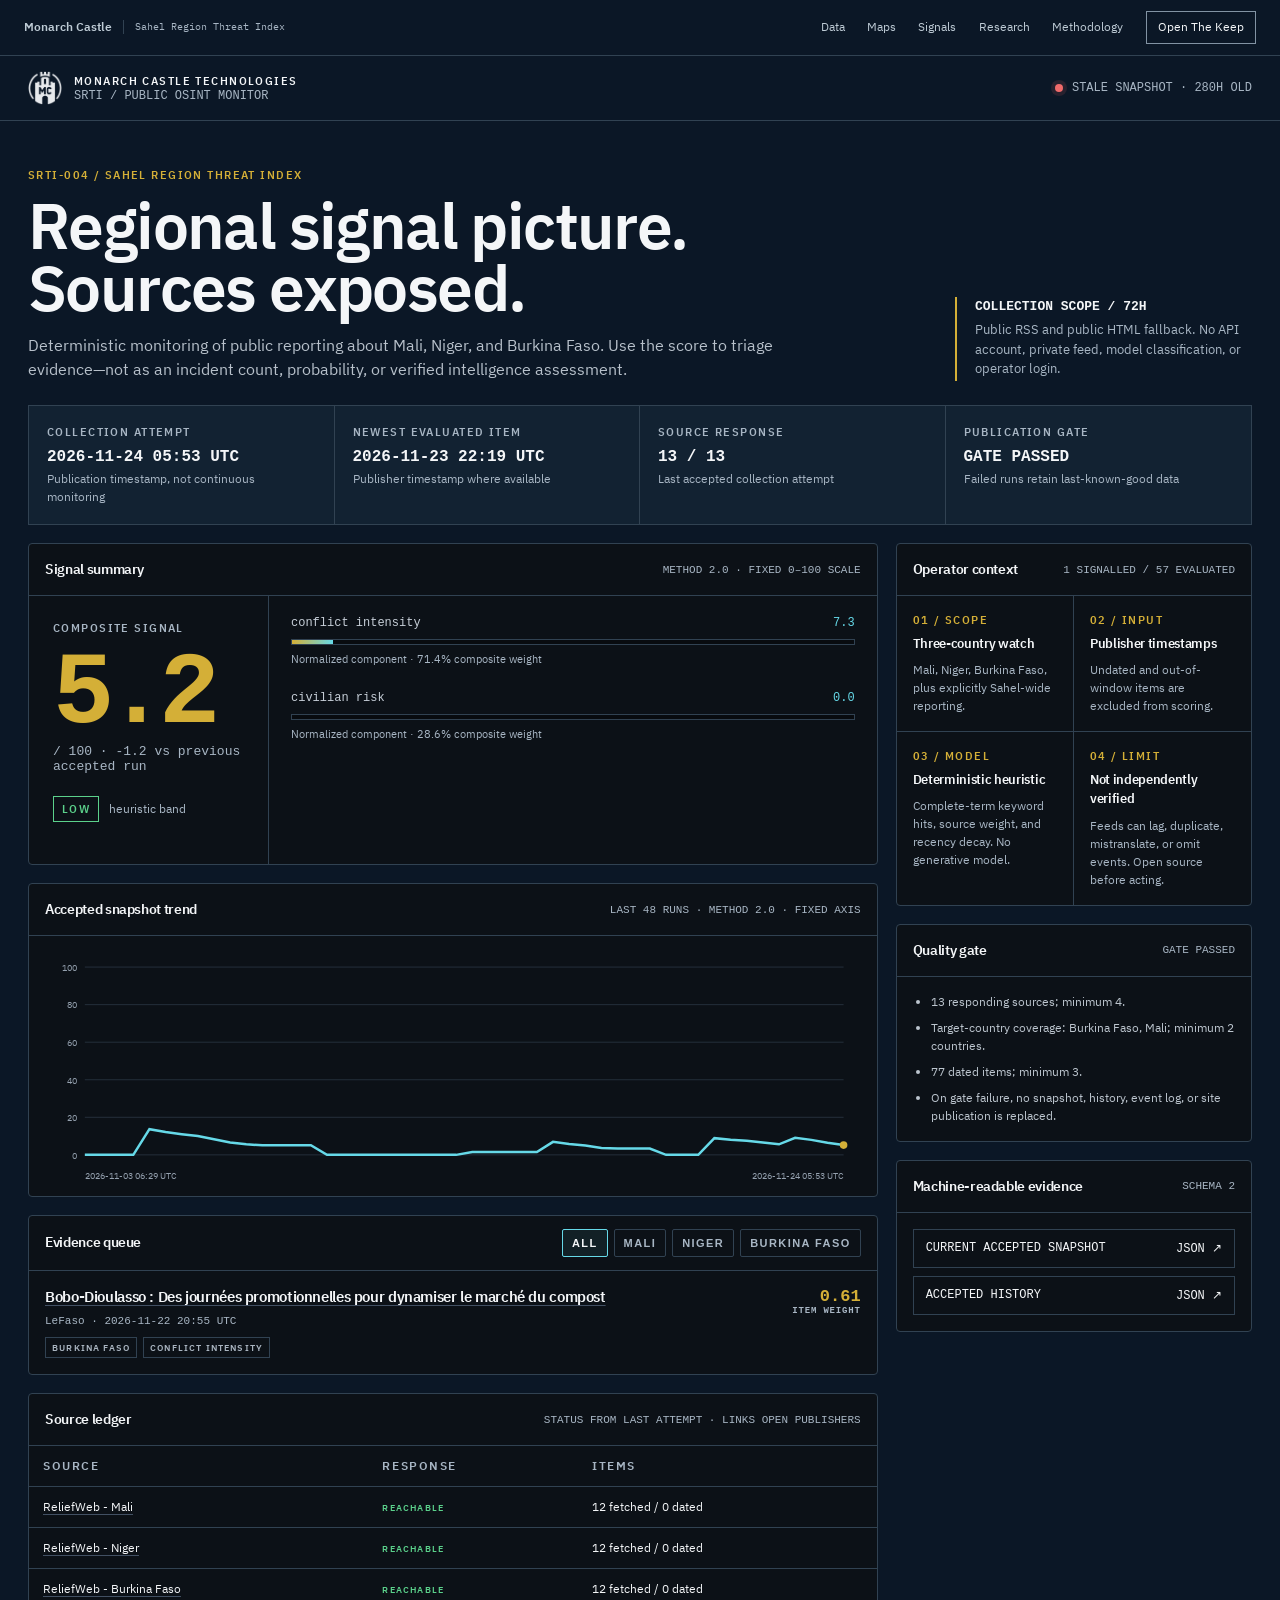
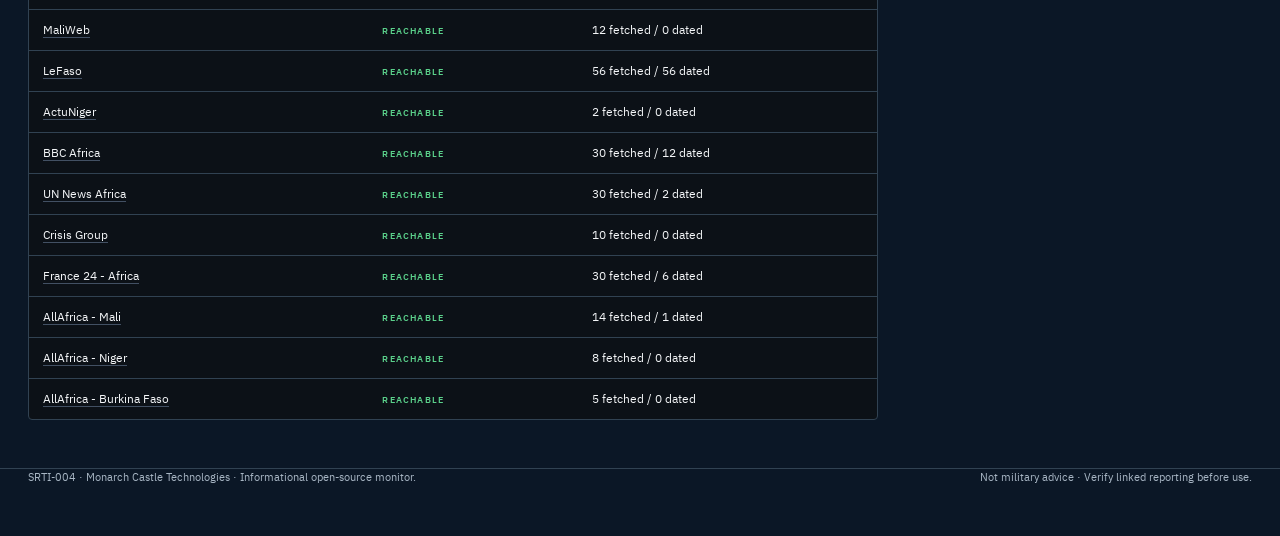
==== Sahel Region Threat Index (SRTI)/index.html @ 441ab38d "Update accepted SRTI snapshot" ====
<!doctype html>
<html lang="en">
<head>
    <meta charset="utf-8">
    <meta name="viewport" content="width=device-width, initial-scale=1">
    <meta name="description" content="SRTI is a transparent, deterministic monitor of public Sahel security reporting for Mali, Niger, and Burkina Faso.">
    <meta name="theme-color" content="#07090c">
    <meta http-equiv="Content-Security-Policy" content="default-src 'self'; img-src 'self' data:; style-src 'self'; script-src 'self'; connect-src 'none'; object-src 'none'; base-uri 'none'; form-action 'none'; upgrade-insecure-requests">
    <title>SRTI | Sahel Region Threat Index</title>
    <link rel="icon" type="image/png" href="../assets/mc-mark.png">
    <link rel="stylesheet" href="../assets/srti.css?v=2.0">
    <link rel="stylesheet" href="../assets/monarch/design.css">
    <script src="../assets/srti.js?v=2.0" defer></script>
</head>
<body class="risk-low monarch-product" data-monarch-product="srti">
    <header class="monarch-shell"><a class="monarch-shell-brand" href="https://monarchcastle.com/">Monarch Castle<span class="monarch-shell-product">Sahel Region Threat Index</span></a><nav aria-label="Monarch Castle collection"><a href="https://monarchcastle.com/datasets/">Data</a><a href="https://monarchcastle.com/products/">Maps</a><a href="https://monarchcastle.com/insights/">Signals</a><a href="https://monarchcastle.com/developers/">Research</a><a href="https://monarchcastle.com/methodology/">Methodology</a><a class="monarch-shell-keep" href="https://monarchcastle.com/platform/">Open The Keep</a></nav><details><summary>Collection</summary><nav aria-label="Monarch Castle collection"><a href="https://monarchcastle.com/datasets/">Data</a><a href="https://monarchcastle.com/products/">Maps</a><a href="https://monarchcastle.com/insights/">Signals</a><a href="https://monarchcastle.com/developers/">Research</a><a href="https://monarchcastle.com/methodology/">Methodology</a><a class="monarch-shell-keep" href="https://monarchcastle.com/platform/">Open The Keep</a></nav></details></header>
    <header class="topbar">
        <div class="topbar-inner">
            <div class="brand">
                <img src="../assets/mc-mark.png" alt="Monarch Castle Technologies mark" width="34" height="34">
                <div>
                    <div class="brand-name">Monarch Castle Technologies</div>
                    <div class="brand-product">SRTI / PUBLIC OSINT MONITOR</div>
                </div>
            </div>
            <div class="snapshot-state" data-collected-at="2026-11-24T05:53:22.728087+00:00" data-state="recent">
                <span class="snapshot-dot" aria-hidden="true"></span>
                <span data-snapshot-label>SNAPSHOT · 2026-11-24 05:53 UTC</span>
            </div>
        </div>
    </header>

    <main class="shell">
        <section class="command-head">
            <div>
                <div class="eyebrow">SRTI-004 / SAHEL REGION THREAT INDEX</div>
                <h1>Regional signal picture. Sources exposed.</h1>
                <p class="lede">Deterministic monitoring of public reporting about Mali, Niger, and Burkina Faso. Use the score to triage evidence—not as an incident count, probability, or verified intelligence assessment.</p>
            </div>
            <div class="scope-panel">
                <strong>COLLECTION SCOPE / 72H</strong>
                <p>Public RSS and public HTML fallback. No API account, private feed, model classification, or operator login.</p>
            </div>
        </section>

        <section class="status-strip" aria-label="Snapshot status">
            <div class="status-cell">
                <div class="metric-label">Collection attempt</div>
                <div class="status-value">2026-11-24 05:53 UTC</div>
                <div class="status-sub">Publication timestamp, not continuous monitoring</div>
            </div>
            <div class="status-cell">
                <div class="metric-label">Newest evaluated item</div>
                <div class="status-value">2026-11-23 22:19 UTC</div>
                <div class="status-sub">Publisher timestamp where available</div>
            </div>
            <div class="status-cell">
                <div class="metric-label">Source response</div>
                <div class="status-value">13 / 13</div>
                <div class="status-sub">Last accepted collection attempt</div>
            </div>
            <div class="status-cell">
                <div class="metric-label">Publication gate</div>
                <div class="status-value">GATE PASSED</div>
                <div class="status-sub">Failed runs retain last-known-good data</div>
            </div>
        </section>

        <div class="workspace">
            <div class="stack">
                <section class="panel" aria-labelledby="signal-heading">
                    <div class="panel-head">
                        <h2 class="panel-title" id="signal-heading">Signal summary</h2>
                        <div class="panel-note">METHOD 2.0 · FIXED 0–100 SCALE</div>
                    </div>
                    <div class="score-layout">
                        <div class="score-block">
                            <div class="metric-label">Composite signal</div>
                            <div class="score-number">5.2</div>
                            <div class="score-scale">/ 100 · -1.2 vs previous accepted run</div>
                            <div class="risk-row">
                                <span class="status-chip">LOW</span>
                                <span class="risk-help">heuristic band</span>
                            </div>
                        </div>
                        <div class="component-list">
        <div class="component">
            <div class="component-top">
                <span class="component-name">conflict intensity</span>
                <span class="component-value">7.3</span>
            </div>
            <progress class="component-progress" max="100" value="7.3">7.3</progress>
            <div class="component-meta">Normalized component · 71.4% composite weight</div>
        </div>
        
        <div class="component">
            <div class="component-top">
                <span class="component-name">civilian risk</span>
                <span class="component-value">0.0</span>
            </div>
            <progress class="component-progress" max="100" value="0.0">0.0</progress>
            <div class="component-meta">Normalized component · 28.6% composite weight</div>
        </div>
        </div>
                    </div>
                </section>

                <section class="panel" aria-labelledby="trend-heading">
                    <div class="panel-head">
                        <h2 class="panel-title" id="trend-heading">Accepted snapshot trend</h2>
                        <div class="panel-note">LAST 48 RUNS · METHOD 2.0 · FIXED AXIS</div>
                    </div>
                    <div class="trend-wrap">
    <svg viewBox="0 0 860 250" role="img" aria-labelledby="trend-title trend-desc">
        <title id="trend-title">Accepted SRTI snapshot history</title>
        <desc id="trend-desc">Fixed zero to one hundred scale, from 2026-11-03 06:29 UTC to 2026-11-24 05:53 UTC.</desc>
        <line x1="42" y1="216.0" x2="842" y2="216.0" stroke="#26303d" stroke-width="1" /><text x="34" y="220.0" text-anchor="end" fill="#95a1af" font-size="10">0</text><line x1="42" y1="176.4" x2="842" y2="176.4" stroke="#26303d" stroke-width="1" /><text x="34" y="180.4" text-anchor="end" fill="#95a1af" font-size="10">20</text><line x1="42" y1="136.8" x2="842" y2="136.8" stroke="#26303d" stroke-width="1" /><text x="34" y="140.8" text-anchor="end" fill="#95a1af" font-size="10">40</text><line x1="42" y1="97.2" x2="842" y2="97.2" stroke="#26303d" stroke-width="1" /><text x="34" y="101.2" text-anchor="end" fill="#95a1af" font-size="10">60</text><line x1="42" y1="57.6" x2="842" y2="57.6" stroke="#26303d" stroke-width="1" /><text x="34" y="61.6" text-anchor="end" fill="#95a1af" font-size="10">80</text><line x1="42" y1="18.0" x2="842" y2="18.0" stroke="#26303d" stroke-width="1" /><text x="34" y="22.0" text-anchor="end" fill="#95a1af" font-size="10">100</text>
        <polyline points="42.0,216.0 59.0,216.0 76.0,216.0 93.1,216.0 110.1,188.9 127.1,192.0 144.1,194.2 161.1,196.2 178.2,199.6 195.2,202.9 212.2,204.9 229.2,205.9 246.3,205.9 263.3,205.9 280.3,205.9 297.3,216.0 314.3,216.0 331.4,216.0 348.4,216.0 365.4,216.0 382.4,216.0 399.4,216.0 416.5,216.0 433.5,216.0 450.5,213.0 467.5,213.0 484.6,213.0 501.6,213.0 518.6,213.0 535.6,202.3 552.6,204.5 569.7,206.1 586.7,208.7 603.7,209.3 620.7,209.3 637.7,209.3 654.8,216.0 671.8,216.0 688.8,216.0 705.8,198.4 722.9,200.0 739.9,201.0 756.9,202.9 773.9,204.9 790.9,198.0 808.0,200.2 825.0,203.3 842.0,205.7" fill="none" stroke="#66d9e8" stroke-width="2.5" vector-effect="non-scaling-stroke" />
        <circle cx="842.0" cy="205.7" r="4" fill="#d4af37" />
        <text x="42" y="241" fill="#95a1af" font-size="10">2026-11-03 06:29 UTC</text>
        <text x="842" y="241" text-anchor="end" fill="#95a1af" font-size="10">2026-11-24 05:53 UTC</text>
    </svg>
    </div>
                </section>

                <section class="panel" aria-labelledby="queue-heading">
                    <div class="panel-head">
                        <h2 class="panel-title" id="queue-heading">Evidence queue</h2>
                        <div class="filters" aria-label="Filter evidence by region">
                            <button class="filter" type="button" data-filter="all" aria-pressed="true">All</button>
                            <button class="filter" type="button" data-filter="mali" aria-pressed="false">Mali</button>
                            <button class="filter" type="button" data-filter="niger" aria-pressed="false">Niger</button>
                            <button class="filter" type="button" data-filter="burkina_faso" aria-pressed="false">Burkina Faso</button>
                        </div>
                    </div>
                    <div class="event-list">
        <article class="event" data-regions="burkina_faso">
            <div>
                <h3 class="event-title"><a href="https://lefaso.net/spip.php?article150944" target="_blank" rel="noopener noreferrer">Bobo-Dioulasso : Des journées promotionnelles pour dynamiser le marché du compost</a></h3>
                <div class="event-meta">LeFaso · 2026-11-22 20:55 UTC</div>
                <div class="tags"><span class="tag">Burkina Faso</span><span class="tag">conflict intensity</span></div>
            </div>
            <div class="event-score">0.61<span>ITEM WEIGHT</span></div>
        </article>
        </div>
                    <div class="empty-state" data-filter-empty hidden>No evidence items match this region in the current snapshot.</div>
                </section>

                <section class="panel" aria-labelledby="sources-heading">
                    <div class="panel-head">
                        <h2 class="panel-title" id="sources-heading">Source ledger</h2>
                        <div class="panel-note">STATUS FROM LAST ATTEMPT · LINKS OPEN PUBLISHERS</div>
                    </div>
                    <table class="source-table">
                        <thead><tr><th class="table-label">Source</th><th class="table-label">Response</th><th class="table-label">Items</th></tr></thead>
                        <tbody>
        <tr>
            <td><a href="https://reliefweb.int/rss?search=country%3AMali" target="_blank" rel="noopener noreferrer">ReliefWeb - Mali</a></td>
            <td><span class="source-state ok">reachable</span></td>
            <td>12 fetched / 0 dated</td>
        </tr>
        
        <tr>
            <td><a href="https://reliefweb.int/rss?search=country%3ANiger" target="_blank" rel="noopener noreferrer">ReliefWeb - Niger</a></td>
            <td><span class="source-state ok">reachable</span></td>
            <td>12 fetched / 0 dated</td>
        </tr>
        
        <tr>
            <td><a href="https://reliefweb.int/rss?search=country%3ABurkina%20Faso" target="_blank" rel="noopener noreferrer">ReliefWeb - Burkina Faso</a></td>
            <td><span class="source-state ok">reachable</span></td>
            <td>12 fetched / 0 dated</td>
        </tr>
        
        <tr>
            <td><a href="https://www.maliweb.net/feed" target="_blank" rel="noopener noreferrer">MaliWeb</a></td>
            <td><span class="source-state ok">reachable</span></td>
            <td>12 fetched / 0 dated</td>
        </tr>
        
        <tr>
            <td><a href="https://lefaso.net/spip.php?page=backend" target="_blank" rel="noopener noreferrer">LeFaso</a></td>
            <td><span class="source-state ok">reachable</span></td>
            <td>56 fetched / 56 dated</td>
        </tr>
        
        <tr>
            <td><a href="https://www.actuniger.com/feed/" target="_blank" rel="noopener noreferrer">ActuNiger</a></td>
            <td><span class="source-state ok">reachable</span></td>
            <td>2 fetched / 0 dated</td>
        </tr>
        
        <tr>
            <td><a href="https://feeds.bbci.co.uk/news/world/africa/rss.xml" target="_blank" rel="noopener noreferrer">BBC Africa</a></td>
            <td><span class="source-state ok">reachable</span></td>
            <td>30 fetched / 12 dated</td>
        </tr>
        
        <tr>
            <td><a href="https://news.un.org/feed/subscribe/en/news/region/africa/feed/rss.xml" target="_blank" rel="noopener noreferrer">UN News Africa</a></td>
            <td><span class="source-state ok">reachable</span></td>
            <td>30 fetched / 2 dated</td>
        </tr>
        
        <tr>
            <td><a href="https://www.crisisgroup.org/rss.xml" target="_blank" rel="noopener noreferrer">Crisis Group</a></td>
            <td><span class="source-state ok">reachable</span></td>
            <td>10 fetched / 0 dated</td>
        </tr>
        
        <tr>
            <td><a href="https://www.france24.com/en/africa/rss" target="_blank" rel="noopener noreferrer">France 24 - Africa</a></td>
            <td><span class="source-state ok">reachable</span></td>
            <td>30 fetched / 6 dated</td>
        </tr>
        
        <tr>
            <td><a href="https://allafrica.com/tools/headlines/rdf/mali/headlines.rdf" target="_blank" rel="noopener noreferrer">AllAfrica - Mali</a></td>
            <td><span class="source-state ok">reachable</span></td>
            <td>14 fetched / 1 dated</td>
        </tr>
        
        <tr>
            <td><a href="https://allafrica.com/tools/headlines/rdf/niger/headlines.rdf" target="_blank" rel="noopener noreferrer">AllAfrica - Niger</a></td>
            <td><span class="source-state ok">reachable</span></td>
            <td>8 fetched / 0 dated</td>
        </tr>
        
        <tr>
            <td><a href="https://allafrica.com/tools/headlines/rdf/burkinafaso/headlines.rdf" target="_blank" rel="noopener noreferrer">AllAfrica - Burkina Faso</a></td>
            <td><span class="source-state ok">reachable</span></td>
            <td>5 fetched / 0 dated</td>
        </tr>
        </tbody>
                    </table>
                </section>
            </div>

            <aside class="stack" aria-label="Method and provenance">
                <section class="panel">
                    <div class="panel-head">
                        <h2 class="panel-title">Operator context</h2>
                        <div class="panel-note">1 SIGNALLED / 57 EVALUATED</div>
                    </div>
                    <div class="method-grid">
                        <div class="method-card">
                            <div class="section-kicker">01 / SCOPE</div>
                            <h3>Three-country watch</h3>
                            <p>Mali, Niger, Burkina Faso, plus explicitly Sahel-wide reporting.</p>
                        </div>
                        <div class="method-card">
                            <div class="section-kicker">02 / INPUT</div>
                            <h3>Publisher timestamps</h3>
                            <p>Undated and out-of-window items are excluded from scoring.</p>
                        </div>
                        <div class="method-card">
                            <div class="section-kicker">03 / MODEL</div>
                            <h3>Deterministic heuristic</h3>
                            <p>Complete-term keyword hits, source weight, and recency decay. No generative model.</p>
                        </div>
                        <div class="method-card">
                            <div class="section-kicker">04 / LIMIT</div>
                            <h3>Not independently verified</h3>
                            <p>Feeds can lag, duplicate, mistranslate, or omit events. Open source before acting.</p>
                        </div>
                    </div>
                </section>

                <section class="panel">
                    <div class="panel-head">
                        <h2 class="panel-title">Quality gate</h2>
                        <div class="panel-note">GATE PASSED</div>
                    </div>
                    <ul class="gate-list">
                        <li>13 responding sources; minimum 4.</li>
                        <li>Target-country coverage: Burkina Faso, Mali; minimum 2 countries.</li>
                        <li>77 dated items; minimum 3.</li>
                        <li>On gate failure, no snapshot, history, event log, or site publication is replaced.</li>
                    </ul>
                </section>

                <section class="panel">
                    <div class="panel-head">
                        <h2 class="panel-title">Machine-readable evidence</h2>
                        <div class="panel-note">SCHEMA 2</div>
                    </div>
                    <div class="download-row">
                        <a class="download-link" href="../data/srti_latest.json">CURRENT ACCEPTED SNAPSHOT <span>JSON ↗</span></a>
                        <a class="download-link" href="../data/srti_history.json">ACCEPTED HISTORY <span>JSON ↗</span></a>
                    </div>
                </section>
            </aside>
        </div>
    </main>

    <footer class="shell">
        <span>SRTI-004 · Monarch Castle Technologies · Informational open-source monitor.</span>
        <span>Not military advice · Verify linked reporting before use.</span>
    </footer>
</body>
</html>
---- assets/srti.css ----
:root {
    color-scheme: dark;
    --bg: #07090c;
    --panel: #0d1117;
    --panel-raised: #121821;
    --line: #26303d;
    --line-bright: #425063;
    --text: #edf1f5;
    --muted: #95a1af;
    --gold: #d4af37;
    --cyan: #66d9e8;
    --green: #5bd18b;
    --amber: #f0b44d;
    --red: #f06a6a;
    --radius: 4px;
}

* {
    box-sizing: border-box;
}

html {
    scroll-behavior: smooth;
}

body {
    margin: 0;
    min-width: 320px;
    background:
        linear-gradient(rgba(102, 217, 232, 0.025) 1px, transparent 1px),
        linear-gradient(90deg, rgba(102, 217, 232, 0.025) 1px, transparent 1px),
        var(--bg);
    background-size: 48px 48px;
    color: var(--text);
    font-family: Inter, ui-sans-serif, system-ui, -apple-system, BlinkMacSystemFont, "Segoe UI", sans-serif;
    line-height: 1.5;
}

a {
    color: inherit;
}

a:focus-visible,
button:focus-visible {
    outline: 2px solid var(--cyan);
    outline-offset: 3px;
}

.shell {
    width: min(1440px, 100%);
    margin: 0 auto;
    padding: 0 28px 48px;
}

.topbar {
    position: sticky;
    z-index: 20;
    top: 0;
    border-bottom: 1px solid var(--line);
    background: rgba(7, 9, 12, 0.94);
    backdrop-filter: blur(12px);
}

.topbar-inner {
    width: min(1440px, 100%);
    min-height: 64px;
    margin: 0 auto;
    padding: 10px 28px;
    display: flex;
    align-items: center;
    justify-content: space-between;
    gap: 24px;
}

.brand {
    display: flex;
    align-items: center;
    gap: 12px;
    min-width: 0;
}

.brand img {
    width: 34px;
    height: 34px;
    object-fit: contain;
}

.brand-name,
.eyebrow,
.metric-label,
.section-kicker,
.status-chip,
.filter,
.tag,
.source-state,
.table-label {
    font-size: 11px;
    font-weight: 700;
    letter-spacing: 0.13em;
    text-transform: uppercase;
}

.brand-name {
    white-space: nowrap;
}

.brand-product {
    color: var(--muted);
    font: 12px ui-monospace, SFMono-Regular, Consolas, monospace;
}

.snapshot-state {
    display: flex;
    align-items: center;
    gap: 9px;
    color: var(--muted);
    font: 12px ui-monospace, SFMono-Regular, Consolas, monospace;
    white-space: nowrap;
}

.snapshot-dot {
    width: 8px;
    height: 8px;
    border-radius: 50%;
    background: var(--green);
    box-shadow: 0 0 0 4px rgba(91, 209, 139, 0.12);
}

.snapshot-state[data-state="aging"] .snapshot-dot {
    background: var(--amber);
    box-shadow: 0 0 0 4px rgba(240, 180, 77, 0.12);
}

.snapshot-state[data-state="stale"] .snapshot-dot {
    background: var(--red);
    box-shadow: 0 0 0 4px rgba(240, 106, 106, 0.12);
}

.command-head {
    padding: 46px 0 24px;
    display: grid;
    grid-template-columns: minmax(0, 1.5fr) minmax(260px, 0.5fr);
    gap: 36px;
    border-bottom: 1px solid var(--line);
}

.eyebrow,
.section-kicker {
    color: var(--gold);
}

h1 {
    max-width: 900px;
    margin: 10px 0 14px;
    font-size: clamp(34px, 5vw, 68px);
    line-height: 0.98;
    letter-spacing: -0.045em;
}

.lede {
    max-width: 760px;
    margin: 0;
    color: #b7c0ca;
    font-size: 16px;
}

.scope-panel {
    align-self: end;
    border-left: 2px solid var(--gold);
    padding: 2px 0 2px 18px;
}

.scope-panel strong {
    display: block;
    margin-bottom: 6px;
    font: 600 13px ui-monospace, SFMono-Regular, Consolas, monospace;
}

.scope-panel p {
    margin: 0;
    color: var(--muted);
    font-size: 13px;
}

.status-strip {
    display: grid;
    grid-template-columns: repeat(4, minmax(0, 1fr));
    border: 1px solid var(--line);
    border-top: 0;
    background: var(--panel);
}

.status-cell {
    min-height: 90px;
    padding: 18px;
    border-right: 1px solid var(--line);
}

.status-cell:last-child {
    border-right: 0;
}

.metric-label {
    color: var(--muted);
}

.status-value {
    margin-top: 8px;
    font: 600 16px ui-monospace, SFMono-Regular, Consolas, monospace;
}

.status-sub {
    margin-top: 4px;
    color: var(--muted);
    font-size: 12px;
}

.workspace {
    display: grid;
    grid-template-columns: minmax(0, 1.55fr) minmax(320px, 0.65fr);
    gap: 18px;
    margin-top: 18px;
}

.stack {
    display: grid;
    gap: 18px;
    align-content: start;
}

.panel {
    border: 1px solid var(--line);
    border-radius: var(--radius);
    background: rgba(13, 17, 23, 0.96);
}

.panel-head {
    min-height: 52px;
    padding: 13px 16px;
    border-bottom: 1px solid var(--line);
    display: flex;
    align-items: center;
    justify-content: space-between;
    gap: 16px;
}

.panel-title {
    margin: 0;
    font-size: 14px;
    letter-spacing: 0.02em;
}

.panel-note {
    color: var(--muted);
    font: 11px ui-monospace, SFMono-Regular, Consolas, monospace;
    text-align: right;
}

.score-layout {
    display: grid;
    grid-template-columns: 240px 1fr;
    min-height: 268px;
}

.score-block {
    padding: 24px;
    border-right: 1px solid var(--line);
}

.score-number {
    margin-top: 10px;
    color: var(--gold);
    font: 700 clamp(64px, 8vw, 102px)/0.95 ui-monospace, SFMono-Regular, Consolas, monospace;
    letter-spacing: -0.08em;
}

.score-scale {
    color: var(--muted);
    font: 13px ui-monospace, SFMono-Regular, Consolas, monospace;
}

.risk-row {
    margin-top: 22px;
    display: flex;
    align-items: center;
    gap: 10px;
}

.status-chip {
    padding: 4px 8px;
    border: 1px solid currentColor;
    color: var(--risk-color, var(--gold));
}

.risk-low {
    --risk-color: var(--green);
}

.risk-guarded,
.risk-elevated {
    --risk-color: var(--amber);
}

.risk-high,
.risk-critical {
    --risk-color: var(--red);
}

.risk-help {
    color: var(--muted);
    font-size: 12px;
}

.component-list {
    padding: 20px 22px;
}

.component {
    margin-bottom: 23px;
}

.component:last-child {
    margin-bottom: 0;
}

.component-top {
    display: flex;
    justify-content: space-between;
    gap: 12px;
    font: 12px ui-monospace, SFMono-Regular, Consolas, monospace;
}

.component-name {
    color: #c6ced7;
}

.component-value {
    color: var(--cyan);
}

.component-progress {
    appearance: none;
    display: block;
    width: 100%;
    height: 6px;
    margin: 9px 0 6px;
    overflow: hidden;
    border: 1px solid var(--line);
    border-radius: 0;
    background: #080b0f;
}

.component-progress::-webkit-progress-bar {
    background: #080b0f;
}

.component-progress::-webkit-progress-value {
    background: linear-gradient(90deg, var(--gold), var(--cyan));
}

.component-progress::-moz-progress-bar {
    background: linear-gradient(90deg, var(--gold), var(--cyan));
}

.component-meta {
    color: var(--muted);
    font-size: 11px;
}

.trend-wrap {
    padding: 14px 16px 8px;
}

.trend-wrap svg {
    display: block;
    width: 100%;
    height: auto;
    min-height: 180px;
}

.filters {
    display: flex;
    flex-wrap: wrap;
    gap: 6px;
}

.filter {
    border: 1px solid var(--line);
    border-radius: 2px;
    padding: 7px 9px;
    background: transparent;
    color: var(--muted);
    cursor: pointer;
}

.filter:hover,
.filter[aria-pressed="true"] {
    border-color: var(--cyan);
    color: var(--text);
    background: rgba(102, 217, 232, 0.07);
}

.event-list {
    display: grid;
}

.event {
    display: grid;
    grid-template-columns: minmax(0, 1fr) auto;
    gap: 16px;
    padding: 16px;
    border-bottom: 1px solid var(--line);
}

.event:last-child {
    border-bottom: 0;
}

.event[hidden] {
    display: none;
}

.event-title {
    margin: 0;
    font-size: 15px;
    line-height: 1.35;
}

.event-title a {
    text-decoration-color: var(--line-bright);
    text-underline-offset: 3px;
}

.event-title a:hover {
    color: var(--cyan);
}

.event-meta {
    margin-top: 8px;
    color: var(--muted);
    font: 11px ui-monospace, SFMono-Regular, Consolas, monospace;
}

.tags {
    margin-top: 10px;
    display: flex;
    flex-wrap: wrap;
    gap: 6px;
}

.tag {
    border: 1px solid var(--line);
    padding: 3px 6px;
    color: #aab5c1;
    font-size: 9px;
}

.event-score {
    min-width: 54px;
    color: var(--gold);
    font: 600 17px ui-monospace, SFMono-Regular, Consolas, monospace;
    text-align: right;
}

.event-score span {
    display: block;
    color: var(--muted);
    font-size: 9px;
    letter-spacing: 0.09em;
}

.empty-state {
    padding: 24px 16px;
    color: var(--muted);
    font-size: 13px;
}

.source-table {
    width: 100%;
    border-collapse: collapse;
}

.source-table th,
.source-table td {
    padding: 11px 14px;
    border-bottom: 1px solid var(--line);
    font-size: 12px;
    text-align: left;
    vertical-align: top;
}

.source-table th {
    color: var(--muted);
}

.source-table tr:last-child td {
    border-bottom: 0;
}

.source-table a {
    text-decoration-color: var(--line-bright);
    text-underline-offset: 3px;
}

.source-state {
    color: var(--muted);
    font-size: 9px;
}

.source-state.ok {
    color: var(--green);
}

.source-state.unreachable {
    color: var(--red);
}

.method-grid {
    display: grid;
    grid-template-columns: repeat(2, minmax(0, 1fr));
}

.method-card {
    padding: 16px;
    border-right: 1px solid var(--line);
    border-bottom: 1px solid var(--line);
}

.method-card:nth-child(2n) {
    border-right: 0;
}

.method-card:nth-last-child(-n + 2) {
    border-bottom: 0;
}

.method-card h3 {
    margin: 5px 0 8px;
    font-size: 13px;
}

.method-card p {
    margin: 0;
    color: var(--muted);
    font-size: 12px;
}

.gate-list {
    margin: 0;
    padding: 16px 16px 16px 34px;
    color: #bcc5ce;
    font-size: 12px;
}

.gate-list li + li {
    margin-top: 8px;
}

.download-row {
    display: grid;
    gap: 8px;
    padding: 16px;
}

.download-link {
    display: flex;
    align-items: center;
    justify-content: space-between;
    gap: 12px;
    border: 1px solid var(--line);
    padding: 11px 12px;
    text-decoration: none;
    font: 12px ui-monospace, SFMono-Regular, Consolas, monospace;
}

.download-link:hover {
    border-color: var(--cyan);
    color: var(--cyan);
}

footer {
    margin-top: 26px;
    padding: 22px 0 0;
    border-top: 1px solid var(--line);
    display: flex;
    justify-content: space-between;
    gap: 20px;
    color: var(--muted);
    font-size: 11px;
}

@media (max-width: 1000px) {
    .workspace,
    .command-head {
        grid-template-columns: 1fr;
    }

    .scope-panel {
        align-self: auto;
    }
}

@media (max-width: 760px) {
    .shell {
        padding: 0 14px 32px;
    }

    .topbar-inner {
        padding: 9px 14px;
    }

    .brand-name {
        display: none;
    }

    .brand-product {
        display: none;
    }

    .snapshot-state {
        font-size: 10px;
    }

    .command-head {
        padding-top: 32px;
    }

    .status-strip {
        grid-template-columns: repeat(2, minmax(0, 1fr));
    }

    .status-cell:nth-child(2) {
        border-right: 0;
    }

    .status-cell:nth-child(-n + 2) {
        border-bottom: 1px solid var(--line);
    }

    .score-layout {
        grid-template-columns: 1fr;
    }

    .score-block {
        border-right: 0;
        border-bottom: 1px solid var(--line);
    }

    .panel-head {
        align-items: flex-start;
        flex-direction: column;
    }

    .panel-note {
        text-align: left;
    }

    .event {
        grid-template-columns: 1fr;
    }

    .event-score {
        text-align: left;
    }

    .method-grid {
        grid-template-columns: 1fr;
    }

    .method-card,
    .method-card:nth-child(2n),
    .method-card:nth-last-child(-n + 2) {
        border-right: 0;
        border-bottom: 1px solid var(--line);
    }

    .method-card:last-child {
        border-bottom: 0;
    }

    .source-table th:nth-child(3),
    .source-table td:nth-child(3) {
        display: none;
    }

    footer {
        flex-direction: column;
    }
}

@media (prefers-reduced-motion: reduce) {
    html {
        scroll-behavior: auto;
    }
}
---- assets/monarch/design.css ----
/* Monarch Castle public product design, version 2026.10. Source: main site. */
@font-face{font-family:"IBM Plex Sans";src:url("./fonts/IBMPlexSans-Regular.woff2") format("woff2");font-weight:400;font-display:swap}
@font-face{font-family:"IBM Plex Sans";src:url("./fonts/IBMPlexSans-SemiBold.woff2") format("woff2");font-weight:600 800;font-display:swap}
@font-face{font-family:"IBM Plex Mono";src:url("./fonts/IBMPlexMono-Regular.woff2") format("woff2");font-weight:400;font-display:swap}
:root{--monarch-shell-height:3.5rem;--monarch-navy:#0B1726;--monarch-paper:#F4F6F8;--monarch-steel:#315E7C;--monarch-bronze:#9B8357}
body.monarch-product{
 --bg:#0B1726;--bg-primary:#0B1726;--bg-secondary:#122232;--bg-panel:#122232;--bg-panel-soft:#162A3B;--bg-card:#122232;--bg-hover:#1D3345;--bg-map:#0B1726;--ocean:#0B1726;--bg-deep:#080F18;--panel:#122232;--panel-2:#162A3B;--panel-soft:#162A3B;--panel-raised:#162A3B;--card:#122232;--elev:#122232;
 --border:#314252;--border-2:#4D6376;--border-soft:#243746;--border-strong:#4D6376;--line:#314252;
 --text:#F4F6F8;--text-primary:#F4F6F8;--text-secondary:#BECBD5;--text-2:#A8B6C4;--text-3:#8498AA;--text-muted:#A8B6C4;--text-faint:#8498AA;--muted:#A8B6C4;--faint:#8498AA;
 --accent:#A2C4D5;--accent-hover:#D6E4ED;--accent-soft:rgba(162,196,213,.12);--signal:#A2C4D5;--signal-strong:#D6E4ED;
 --sans:"IBM Plex Sans",Arial,sans-serif;--serif:var(--sans);--mono:"IBM Plex Mono",monospace;--font-sans:var(--sans);--font-serif:var(--sans);--font-heading:var(--sans);--font-body:var(--sans);--font-mono:var(--mono);
 font-family:var(--sans);background:var(--bg);font-variant-numeric:tabular-nums;
}
.monarch-product h1,.monarch-product h2,.monarch-product h3,.monarch-product h4{font-family:"IBM Plex Sans",Arial,sans-serif!important;letter-spacing:-.025em}
.monarch-product .topbar,.monarch-product .header,.monarch-product .site-nav{background:#0B1726;border-color:#314252}
.monarch-product :focus-visible{outline:3px solid #B99558;outline-offset:3px}
.monarch-shell{box-sizing:border-box!important;height:var(--monarch-shell-height)!important;min-height:var(--monarch-shell-height)!important;width:100%!important;display:flex!important;align-items:center!important;justify-content:space-between!important;gap:1.5rem!important;padding:0 1.5rem!important;background:#0B1726!important;border:0!important;border-bottom:1px solid #314252!important;color:#F4F6F8!important;position:relative;z-index:150;font:400 12px/1.4 "IBM Plex Sans",Arial,sans-serif!important;flex-shrink:0}
.monarch-shell *{box-sizing:border-box}
.monarch-shell-brand{display:flex!important;align-items:center!important;gap:.7rem!important;color:#F4F6F8!important;text-decoration:none!important;white-space:nowrap!important;font-weight:600!important;font-size:13px!important}
.monarch-shell-product{font:400 10px/1.4 "IBM Plex Mono",monospace!important;letter-spacing:0!important;text-transform:none!important;color:#A8B6C4!important;border-left:1px solid #314252!important;padding-left:.7rem!important;max-width:21rem;overflow:hidden;text-overflow:ellipsis}
.monarch-shell nav{display:flex!important;align-items:center!important;gap:1.4rem!important;position:static!important;width:auto!important;background:transparent!important;margin:0!important;padding:0!important;border:0!important}
.monarch-shell a{color:#BECBD5!important;text-decoration:none!important;white-space:nowrap!important;font-size:12px!important;line-height:1.4!important;letter-spacing:0!important;text-transform:none!important}
.monarch-shell a:hover{text-decoration:underline!important;color:#FFF!important}
.monarch-shell .monarch-shell-keep{padding:.45rem .7rem!important;border:1px solid #8293A3!important;color:#F4F6F8!important}
.monarch-shell details{display:none;position:relative}
.monarch-shell summary{cursor:pointer;padding:.5rem;font-size:12px}
.monarch-product-surface{position:relative;transform:translateZ(0);height:calc(100dvh - var(--monarch-shell-height));min-height:0;overflow:hidden}
.monarch-product-surface #root,.monarch-product-surface .esg-app{height:100%;min-height:0}
.monarch-product-surface .min-h-screen{min-height:100%!important}
.monarch-product-surface .h-screen,.monarch-product-surface .h-dvh{height:100%!important}
body[data-monarch-product="nuclear-energy-intelligence"] .site-nav{top:var(--monarch-shell-height)}
body[data-monarch-product="georisk"]>.monarch-shell{position:fixed;top:0}
body[data-monarch-product="georisk"] .shell-topbar{top:var(--monarch-shell-height)}
body[data-monarch-product="georisk"] .shell-sidebar{top:calc(4rem + var(--monarch-shell-height));height:calc(100dvh - 4rem - var(--monarch-shell-height))}
body[data-monarch-product="georisk"] main.min-h-screen{padding-top:calc(4rem + var(--monarch-shell-height))}
@media(max-width:900px){.monarch-shell-product{max-width:14rem}.monarch-shell>nav{display:none!important}.monarch-shell details{display:block}.monarch-shell details[open]>nav{position:absolute!important;right:0!important;top:2.3rem!important;display:flex!important;flex-direction:column!important;align-items:stretch!important;gap:1rem!important;width:12rem!important;padding:1.25rem!important;background:#0B1726!important;border:1px solid #314252!important;z-index:200}}
@media(max-width:480px){.monarch-shell{padding:0 1rem!important;gap:.5rem!important}.monarch-shell-product{display:none}.monarch-shell-brand{font-size:12px!important}}
@media(prefers-reduced-motion:reduce){.monarch-product *,.monarch-product *::before,.monarch-product *::after{animation:none!important;transition:none!important;scroll-behavior:auto!important}}
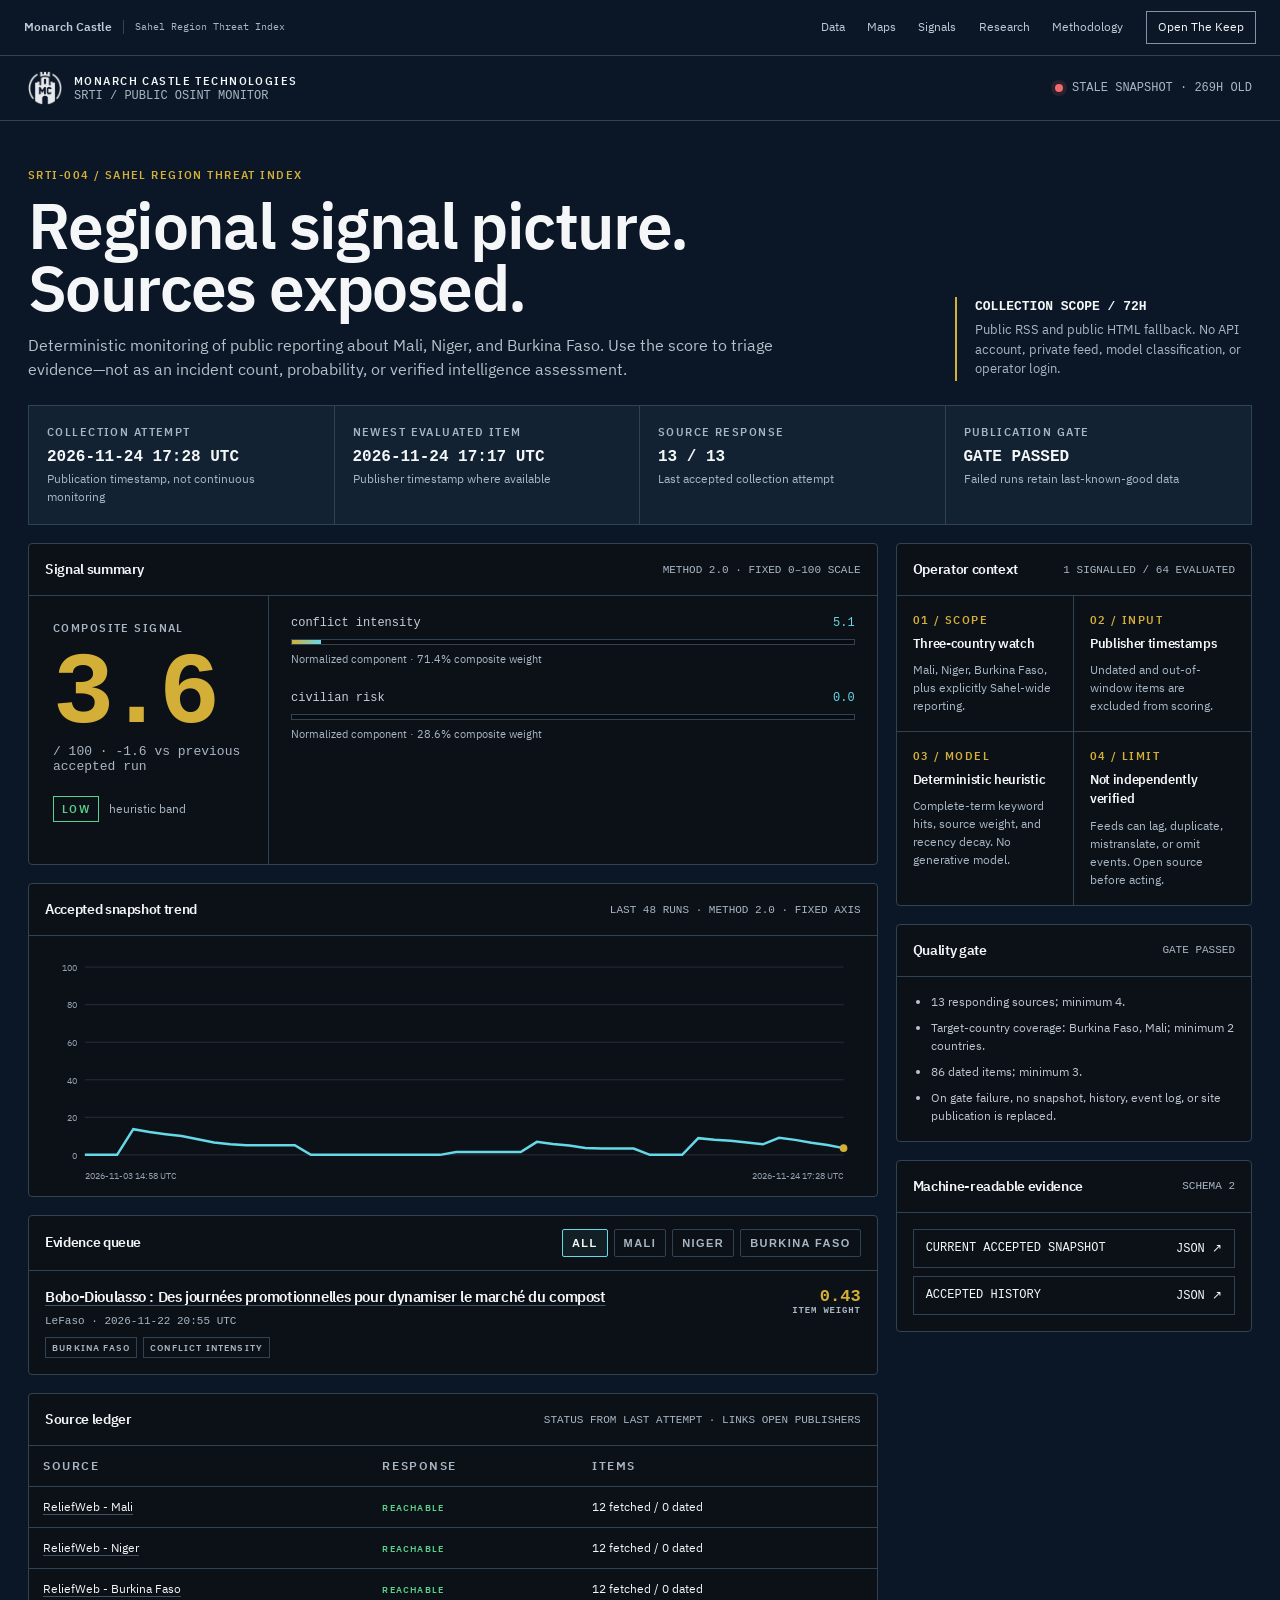
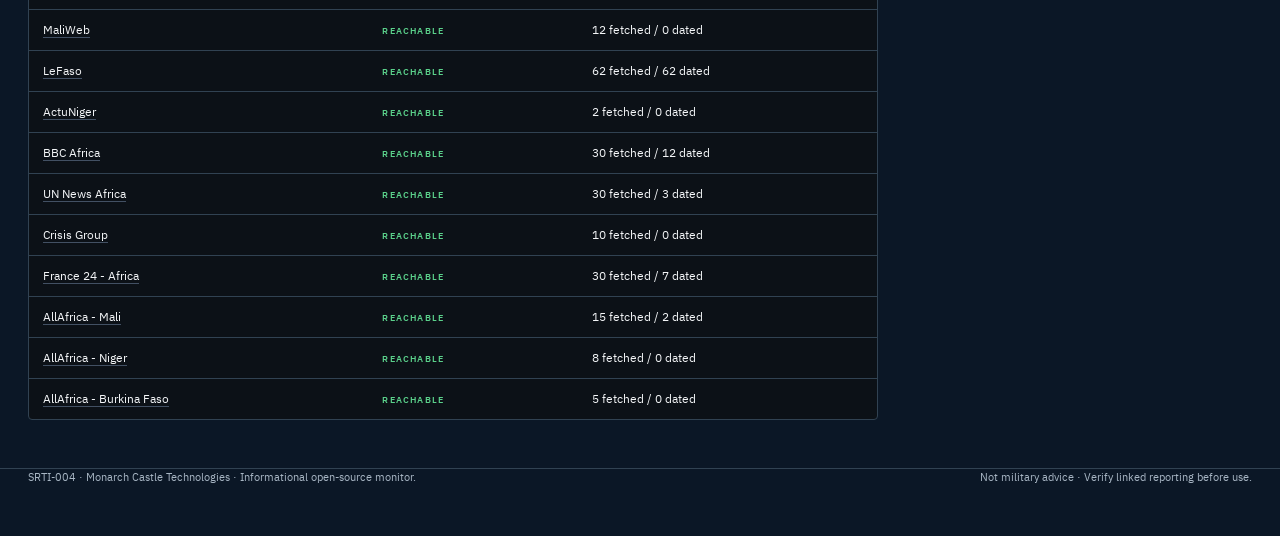
==== commit 26d9957e: "Update accepted SRTI snapshot" ====
--- a/Sahel Region Threat Index (SRTI)/index.html
+++ b/Sahel Region Threat Index (SRTI)/index.html
@@ -23,9 +23,9 @@
                     <div class="brand-product">SRTI / PUBLIC OSINT MONITOR</div>
                 </div>
             </div>
-            <div class="snapshot-state" data-collected-at="2026-11-24T05:53:22.728087+00:00" data-state="recent">
+            <div class="snapshot-state" data-collected-at="2026-11-24T17:28:32.192139+00:00" data-state="recent">
                 <span class="snapshot-dot" aria-hidden="true"></span>
-                <span data-snapshot-label>SNAPSHOT · 2026-11-24 05:53 UTC</span>
+                <span data-snapshot-label>SNAPSHOT · 2026-11-24 17:28 UTC</span>
             </div>
         </div>
     </header>
@@ -46,12 +46,12 @@
         <section class="status-strip" aria-label="Snapshot status">
             <div class="status-cell">
                 <div class="metric-label">Collection attempt</div>
-                <div class="status-value">2026-11-24 05:53 UTC</div>
+                <div class="status-value">2026-11-24 17:28 UTC</div>
                 <div class="status-sub">Publication timestamp, not continuous monitoring</div>
             </div>
             <div class="status-cell">
                 <div class="metric-label">Newest evaluated item</div>
-                <div class="status-value">2026-11-23 22:19 UTC</div>
+                <div class="status-value">2026-11-24 17:17 UTC</div>
                 <div class="status-sub">Publisher timestamp where available</div>
             </div>
             <div class="status-cell">
@@ -76,8 +76,8 @@
                     <div class="score-layout">
                         <div class="score-block">
                             <div class="metric-label">Composite signal</div>
-                            <div class="score-number">5.2</div>
-                            <div class="score-scale">/ 100 · -1.2 vs previous accepted run</div>
+                            <div class="score-number">3.6</div>
+                            <div class="score-scale">/ 100 · -1.6 vs previous accepted run</div>
                             <div class="risk-row">
                                 <span class="status-chip">LOW</span>
                                 <span class="risk-help">heuristic band</span>
@@ -87,9 +87,9 @@
         <div class="component">
             <div class="component-top">
                 <span class="component-name">conflict intensity</span>
-                <span class="component-value">7.3</span>
-            </div>
-            <progress class="component-progress" max="100" value="7.3">7.3</progress>
+                <span class="component-value">5.1</span>
+            </div>
+            <progress class="component-progress" max="100" value="5.1">5.1</progress>
             <div class="component-meta">Normalized component · 71.4% composite weight</div>
         </div>
         
@@ -113,12 +113,12 @@
                     <div class="trend-wrap">
     <svg viewBox="0 0 860 250" role="img" aria-labelledby="trend-title trend-desc">
         <title id="trend-title">Accepted SRTI snapshot history</title>
-        <desc id="trend-desc">Fixed zero to one hundred scale, from 2026-11-03 06:29 UTC to 2026-11-24 05:53 UTC.</desc>
+        <desc id="trend-desc">Fixed zero to one hundred scale, from 2026-11-03 14:58 UTC to 2026-11-24 17:28 UTC.</desc>
         <line x1="42" y1="216.0" x2="842" y2="216.0" stroke="#26303d" stroke-width="1" /><text x="34" y="220.0" text-anchor="end" fill="#95a1af" font-size="10">0</text><line x1="42" y1="176.4" x2="842" y2="176.4" stroke="#26303d" stroke-width="1" /><text x="34" y="180.4" text-anchor="end" fill="#95a1af" font-size="10">20</text><line x1="42" y1="136.8" x2="842" y2="136.8" stroke="#26303d" stroke-width="1" /><text x="34" y="140.8" text-anchor="end" fill="#95a1af" font-size="10">40</text><line x1="42" y1="97.2" x2="842" y2="97.2" stroke="#26303d" stroke-width="1" /><text x="34" y="101.2" text-anchor="end" fill="#95a1af" font-size="10">60</text><line x1="42" y1="57.6" x2="842" y2="57.6" stroke="#26303d" stroke-width="1" /><text x="34" y="61.6" text-anchor="end" fill="#95a1af" font-size="10">80</text><line x1="42" y1="18.0" x2="842" y2="18.0" stroke="#26303d" stroke-width="1" /><text x="34" y="22.0" text-anchor="end" fill="#95a1af" font-size="10">100</text>
-        <polyline points="42.0,216.0 59.0,216.0 76.0,216.0 93.1,216.0 110.1,188.9 127.1,192.0 144.1,194.2 161.1,196.2 178.2,199.6 195.2,202.9 212.2,204.9 229.2,205.9 246.3,205.9 263.3,205.9 280.3,205.9 297.3,216.0 314.3,216.0 331.4,216.0 348.4,216.0 365.4,216.0 382.4,216.0 399.4,216.0 416.5,216.0 433.5,216.0 450.5,213.0 467.5,213.0 484.6,213.0 501.6,213.0 518.6,213.0 535.6,202.3 552.6,204.5 569.7,206.1 586.7,208.7 603.7,209.3 620.7,209.3 637.7,209.3 654.8,216.0 671.8,216.0 688.8,216.0 705.8,198.4 722.9,200.0 739.9,201.0 756.9,202.9 773.9,204.9 790.9,198.0 808.0,200.2 825.0,203.3 842.0,205.7" fill="none" stroke="#66d9e8" stroke-width="2.5" vector-effect="non-scaling-stroke" />
-        <circle cx="842.0" cy="205.7" r="4" fill="#d4af37" />
-        <text x="42" y="241" fill="#95a1af" font-size="10">2026-11-03 06:29 UTC</text>
-        <text x="842" y="241" text-anchor="end" fill="#95a1af" font-size="10">2026-11-24 05:53 UTC</text>
+        <polyline points="42.0,216.0 59.0,216.0 76.0,216.0 93.1,188.9 110.1,192.0 127.1,194.2 144.1,196.2 161.1,199.6 178.2,202.9 195.2,204.9 212.2,205.9 229.2,205.9 246.3,205.9 263.3,205.9 280.3,216.0 297.3,216.0 314.3,216.0 331.4,216.0 348.4,216.0 365.4,216.0 382.4,216.0 399.4,216.0 416.5,216.0 433.5,213.0 450.5,213.0 467.5,213.0 484.6,213.0 501.6,213.0 518.6,202.3 535.6,204.5 552.6,206.1 569.7,208.7 586.7,209.3 603.7,209.3 620.7,209.3 637.7,216.0 654.8,216.0 671.8,216.0 688.8,198.4 705.8,200.0 722.9,201.0 739.9,202.9 756.9,204.9 773.9,198.0 790.9,200.2 808.0,203.3 825.0,205.7 842.0,208.9" fill="none" stroke="#66d9e8" stroke-width="2.5" vector-effect="non-scaling-stroke" />
+        <circle cx="842.0" cy="208.9" r="4" fill="#d4af37" />
+        <text x="42" y="241" fill="#95a1af" font-size="10">2026-11-03 14:58 UTC</text>
+        <text x="842" y="241" text-anchor="end" fill="#95a1af" font-size="10">2026-11-24 17:28 UTC</text>
     </svg>
     </div>
                 </section>
@@ -140,7 +140,7 @@
                 <div class="event-meta">LeFaso · 2026-11-22 20:55 UTC</div>
                 <div class="tags"><span class="tag">Burkina Faso</span><span class="tag">conflict intensity</span></div>
             </div>
-            <div class="event-score">0.61<span>ITEM WEIGHT</span></div>
+            <div class="event-score">0.43<span>ITEM WEIGHT</span></div>
         </article>
         </div>
                     <div class="empty-state" data-filter-empty hidden>No evidence items match this region in the current snapshot.</div>
@@ -181,7 +181,7 @@
         <tr>
             <td><a href="https://lefaso.net/spip.php?page=backend" target="_blank" rel="noopener noreferrer">LeFaso</a></td>
             <td><span class="source-state ok">reachable</span></td>
-            <td>56 fetched / 56 dated</td>
+            <td>62 fetched / 62 dated</td>
         </tr>
         
         <tr>
@@ -199,7 +199,7 @@
         <tr>
             <td><a href="https://news.un.org/feed/subscribe/en/news/region/africa/feed/rss.xml" target="_blank" rel="noopener noreferrer">UN News Africa</a></td>
             <td><span class="source-state ok">reachable</span></td>
-            <td>30 fetched / 2 dated</td>
+            <td>30 fetched / 3 dated</td>
         </tr>
         
         <tr>
@@ -211,13 +211,13 @@
         <tr>
             <td><a href="https://www.france24.com/en/africa/rss" target="_blank" rel="noopener noreferrer">France 24 - Africa</a></td>
             <td><span class="source-state ok">reachable</span></td>
-            <td>30 fetched / 6 dated</td>
+            <td>30 fetched / 7 dated</td>
         </tr>
         
         <tr>
             <td><a href="https://allafrica.com/tools/headlines/rdf/mali/headlines.rdf" target="_blank" rel="noopener noreferrer">AllAfrica - Mali</a></td>
             <td><span class="source-state ok">reachable</span></td>
-            <td>14 fetched / 1 dated</td>
+            <td>15 fetched / 2 dated</td>
         </tr>
         
         <tr>
@@ -240,7 +240,7 @@
                 <section class="panel">
                     <div class="panel-head">
                         <h2 class="panel-title">Operator context</h2>
-                        <div class="panel-note">1 SIGNALLED / 57 EVALUATED</div>
+                        <div class="panel-note">1 SIGNALLED / 64 EVALUATED</div>
                     </div>
                     <div class="method-grid">
                         <div class="method-card">
@@ -274,7 +274,7 @@
                     <ul class="gate-list">
                         <li>13 responding sources; minimum 4.</li>
                         <li>Target-country coverage: Burkina Faso, Mali; minimum 2 countries.</li>
-                        <li>77 dated items; minimum 3.</li>
+                        <li>86 dated items; minimum 3.</li>
                         <li>On gate failure, no snapshot, history, event log, or site publication is replaced.</li>
                     </ul>
                 </section>
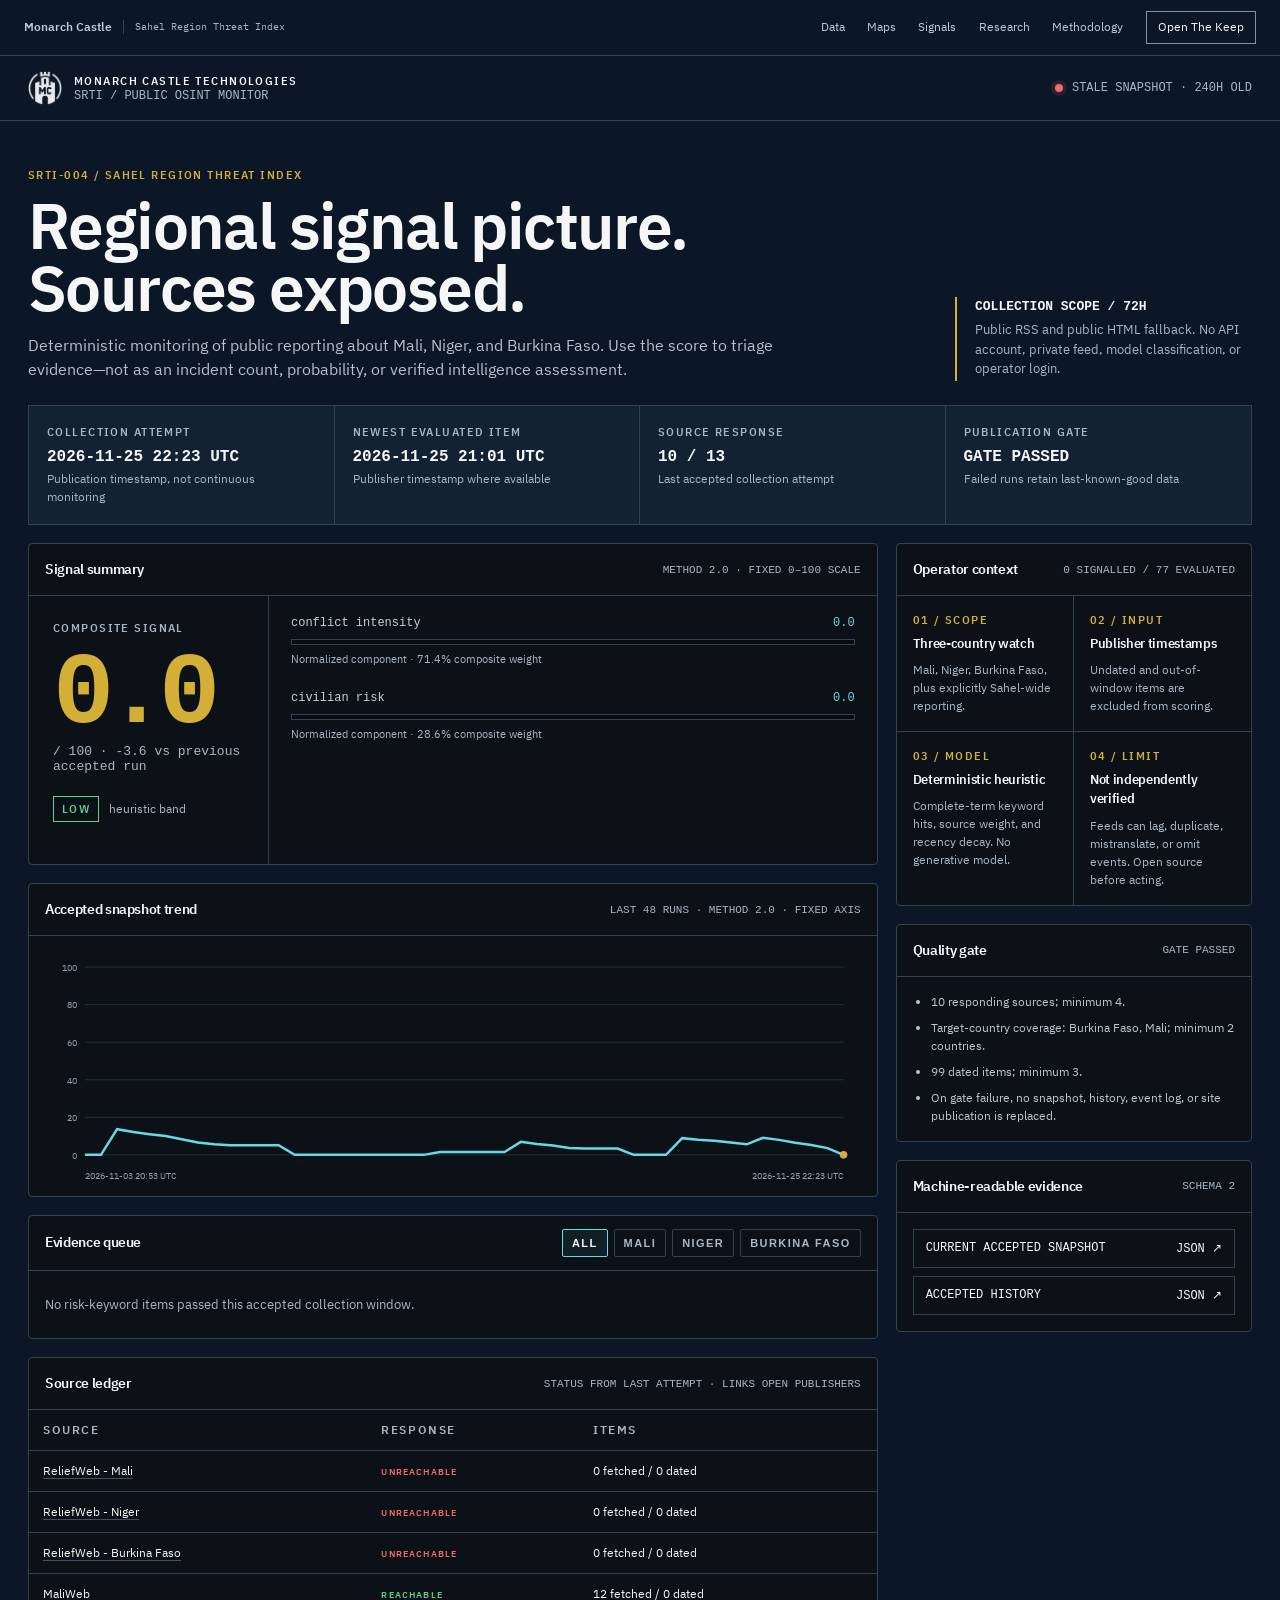
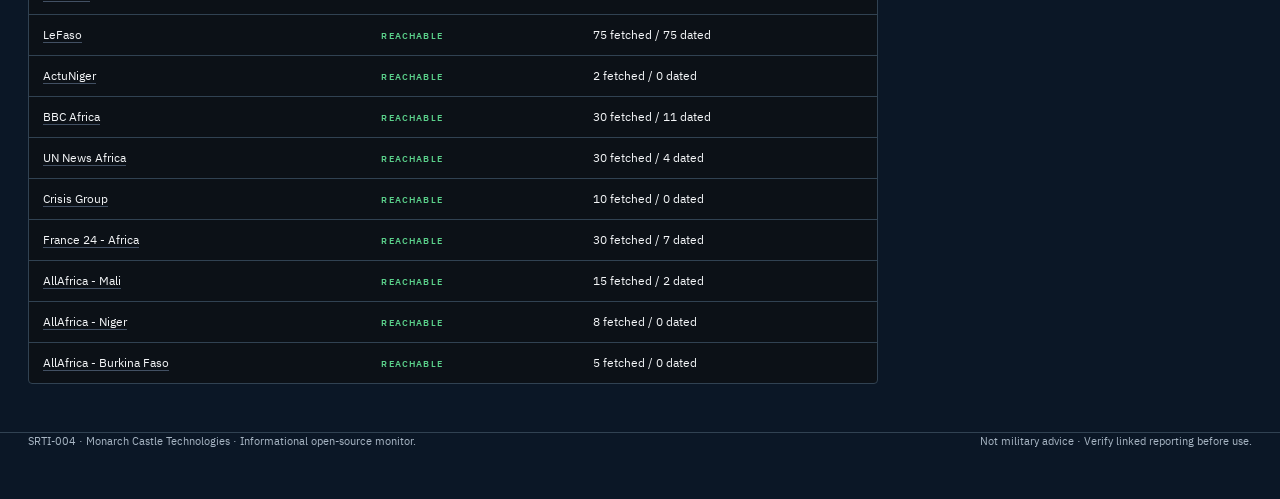
==== commit 1c1072ed: "Update accepted SRTI snapshot" ====
--- a/Sahel Region Threat Index (SRTI)/index.html
+++ b/Sahel Region Threat Index (SRTI)/index.html
@@ -23,9 +23,9 @@
                     <div class="brand-product">SRTI / PUBLIC OSINT MONITOR</div>
                 </div>
             </div>
-            <div class="snapshot-state" data-collected-at="2026-11-24T17:28:32.192139+00:00" data-state="recent">
+            <div class="snapshot-state" data-collected-at="2026-11-25T22:23:08.165064+00:00" data-state="recent">
                 <span class="snapshot-dot" aria-hidden="true"></span>
-                <span data-snapshot-label>SNAPSHOT · 2026-11-24 17:28 UTC</span>
+                <span data-snapshot-label>SNAPSHOT · 2026-11-25 22:23 UTC</span>
             </div>
         </div>
     </header>
@@ -46,17 +46,17 @@
         <section class="status-strip" aria-label="Snapshot status">
             <div class="status-cell">
                 <div class="metric-label">Collection attempt</div>
-                <div class="status-value">2026-11-24 17:28 UTC</div>
+                <div class="status-value">2026-11-25 22:23 UTC</div>
                 <div class="status-sub">Publication timestamp, not continuous monitoring</div>
             </div>
             <div class="status-cell">
                 <div class="metric-label">Newest evaluated item</div>
-                <div class="status-value">2026-11-24 17:17 UTC</div>
+                <div class="status-value">2026-11-25 21:01 UTC</div>
                 <div class="status-sub">Publisher timestamp where available</div>
             </div>
             <div class="status-cell">
                 <div class="metric-label">Source response</div>
-                <div class="status-value">13 / 13</div>
+                <div class="status-value">10 / 13</div>
                 <div class="status-sub">Last accepted collection attempt</div>
             </div>
             <div class="status-cell">
@@ -76,8 +76,8 @@
                     <div class="score-layout">
                         <div class="score-block">
                             <div class="metric-label">Composite signal</div>
-                            <div class="score-number">3.6</div>
-                            <div class="score-scale">/ 100 · -1.6 vs previous accepted run</div>
+                            <div class="score-number">0.0</div>
+                            <div class="score-scale">/ 100 · -3.6 vs previous accepted run</div>
                             <div class="risk-row">
                                 <span class="status-chip">LOW</span>
                                 <span class="risk-help">heuristic band</span>
@@ -87,9 +87,9 @@
         <div class="component">
             <div class="component-top">
                 <span class="component-name">conflict intensity</span>
-                <span class="component-value">5.1</span>
-            </div>
-            <progress class="component-progress" max="100" value="5.1">5.1</progress>
+                <span class="component-value">0.0</span>
+            </div>
+            <progress class="component-progress" max="100" value="0.0">0.0</progress>
             <div class="component-meta">Normalized component · 71.4% composite weight</div>
         </div>
         
@@ -113,12 +113,12 @@
                     <div class="trend-wrap">
     <svg viewBox="0 0 860 250" role="img" aria-labelledby="trend-title trend-desc">
         <title id="trend-title">Accepted SRTI snapshot history</title>
-        <desc id="trend-desc">Fixed zero to one hundred scale, from 2026-11-03 14:58 UTC to 2026-11-24 17:28 UTC.</desc>
+        <desc id="trend-desc">Fixed zero to one hundred scale, from 2026-11-03 20:53 UTC to 2026-11-25 22:23 UTC.</desc>
         <line x1="42" y1="216.0" x2="842" y2="216.0" stroke="#26303d" stroke-width="1" /><text x="34" y="220.0" text-anchor="end" fill="#95a1af" font-size="10">0</text><line x1="42" y1="176.4" x2="842" y2="176.4" stroke="#26303d" stroke-width="1" /><text x="34" y="180.4" text-anchor="end" fill="#95a1af" font-size="10">20</text><line x1="42" y1="136.8" x2="842" y2="136.8" stroke="#26303d" stroke-width="1" /><text x="34" y="140.8" text-anchor="end" fill="#95a1af" font-size="10">40</text><line x1="42" y1="97.2" x2="842" y2="97.2" stroke="#26303d" stroke-width="1" /><text x="34" y="101.2" text-anchor="end" fill="#95a1af" font-size="10">60</text><line x1="42" y1="57.6" x2="842" y2="57.6" stroke="#26303d" stroke-width="1" /><text x="34" y="61.6" text-anchor="end" fill="#95a1af" font-size="10">80</text><line x1="42" y1="18.0" x2="842" y2="18.0" stroke="#26303d" stroke-width="1" /><text x="34" y="22.0" text-anchor="end" fill="#95a1af" font-size="10">100</text>
-        <polyline points="42.0,216.0 59.0,216.0 76.0,216.0 93.1,188.9 110.1,192.0 127.1,194.2 144.1,196.2 161.1,199.6 178.2,202.9 195.2,204.9 212.2,205.9 229.2,205.9 246.3,205.9 263.3,205.9 280.3,216.0 297.3,216.0 314.3,216.0 331.4,216.0 348.4,216.0 365.4,216.0 382.4,216.0 399.4,216.0 416.5,216.0 433.5,213.0 450.5,213.0 467.5,213.0 484.6,213.0 501.6,213.0 518.6,202.3 535.6,204.5 552.6,206.1 569.7,208.7 586.7,209.3 603.7,209.3 620.7,209.3 637.7,216.0 654.8,216.0 671.8,216.0 688.8,198.4 705.8,200.0 722.9,201.0 739.9,202.9 756.9,204.9 773.9,198.0 790.9,200.2 808.0,203.3 825.0,205.7 842.0,208.9" fill="none" stroke="#66d9e8" stroke-width="2.5" vector-effect="non-scaling-stroke" />
-        <circle cx="842.0" cy="208.9" r="4" fill="#d4af37" />
-        <text x="42" y="241" fill="#95a1af" font-size="10">2026-11-03 14:58 UTC</text>
-        <text x="842" y="241" text-anchor="end" fill="#95a1af" font-size="10">2026-11-24 17:28 UTC</text>
+        <polyline points="42.0,216.0 59.0,216.0 76.0,188.9 93.1,192.0 110.1,194.2 127.1,196.2 144.1,199.6 161.1,202.9 178.2,204.9 195.2,205.9 212.2,205.9 229.2,205.9 246.3,205.9 263.3,216.0 280.3,216.0 297.3,216.0 314.3,216.0 331.4,216.0 348.4,216.0 365.4,216.0 382.4,216.0 399.4,216.0 416.5,213.0 433.5,213.0 450.5,213.0 467.5,213.0 484.6,213.0 501.6,202.3 518.6,204.5 535.6,206.1 552.6,208.7 569.7,209.3 586.7,209.3 603.7,209.3 620.7,216.0 637.7,216.0 654.8,216.0 671.8,198.4 688.8,200.0 705.8,201.0 722.9,202.9 739.9,204.9 756.9,198.0 773.9,200.2 790.9,203.3 808.0,205.7 825.0,208.9 842.0,216.0" fill="none" stroke="#66d9e8" stroke-width="2.5" vector-effect="non-scaling-stroke" />
+        <circle cx="842.0" cy="216.0" r="4" fill="#d4af37" />
+        <text x="42" y="241" fill="#95a1af" font-size="10">2026-11-03 20:53 UTC</text>
+        <text x="842" y="241" text-anchor="end" fill="#95a1af" font-size="10">2026-11-25 22:23 UTC</text>
     </svg>
     </div>
                 </section>
@@ -133,16 +133,7 @@
                             <button class="filter" type="button" data-filter="burkina_faso" aria-pressed="false">Burkina Faso</button>
                         </div>
                     </div>
-                    <div class="event-list">
-        <article class="event" data-regions="burkina_faso">
-            <div>
-                <h3 class="event-title"><a href="https://lefaso.net/spip.php?article150944" target="_blank" rel="noopener noreferrer">Bobo-Dioulasso : Des journées promotionnelles pour dynamiser le marché du compost</a></h3>
-                <div class="event-meta">LeFaso · 2026-11-22 20:55 UTC</div>
-                <div class="tags"><span class="tag">Burkina Faso</span><span class="tag">conflict intensity</span></div>
-            </div>
-            <div class="event-score">0.43<span>ITEM WEIGHT</span></div>
-        </article>
-        </div>
+                    <div class="event-list"><div class="empty-state">No risk-keyword items passed this accepted collection window.</div></div>
                     <div class="empty-state" data-filter-empty hidden>No evidence items match this region in the current snapshot.</div>
                 </section>
 
@@ -156,32 +147,32 @@
                         <tbody>
         <tr>
             <td><a href="https://reliefweb.int/rss?search=country%3AMali" target="_blank" rel="noopener noreferrer">ReliefWeb - Mali</a></td>
+            <td><span class="source-state unreachable">unreachable</span></td>
+            <td>0 fetched / 0 dated</td>
+        </tr>
+        
+        <tr>
+            <td><a href="https://reliefweb.int/rss?search=country%3ANiger" target="_blank" rel="noopener noreferrer">ReliefWeb - Niger</a></td>
+            <td><span class="source-state unreachable">unreachable</span></td>
+            <td>0 fetched / 0 dated</td>
+        </tr>
+        
+        <tr>
+            <td><a href="https://reliefweb.int/rss?search=country%3ABurkina%20Faso" target="_blank" rel="noopener noreferrer">ReliefWeb - Burkina Faso</a></td>
+            <td><span class="source-state unreachable">unreachable</span></td>
+            <td>0 fetched / 0 dated</td>
+        </tr>
+        
+        <tr>
+            <td><a href="https://www.maliweb.net/feed" target="_blank" rel="noopener noreferrer">MaliWeb</a></td>
             <td><span class="source-state ok">reachable</span></td>
             <td>12 fetched / 0 dated</td>
         </tr>
         
         <tr>
-            <td><a href="https://reliefweb.int/rss?search=country%3ANiger" target="_blank" rel="noopener noreferrer">ReliefWeb - Niger</a></td>
-            <td><span class="source-state ok">reachable</span></td>
-            <td>12 fetched / 0 dated</td>
-        </tr>
-        
-        <tr>
-            <td><a href="https://reliefweb.int/rss?search=country%3ABurkina%20Faso" target="_blank" rel="noopener noreferrer">ReliefWeb - Burkina Faso</a></td>
-            <td><span class="source-state ok">reachable</span></td>
-            <td>12 fetched / 0 dated</td>
-        </tr>
-        
-        <tr>
-            <td><a href="https://www.maliweb.net/feed" target="_blank" rel="noopener noreferrer">MaliWeb</a></td>
-            <td><span class="source-state ok">reachable</span></td>
-            <td>12 fetched / 0 dated</td>
-        </tr>
-        
-        <tr>
             <td><a href="https://lefaso.net/spip.php?page=backend" target="_blank" rel="noopener noreferrer">LeFaso</a></td>
             <td><span class="source-state ok">reachable</span></td>
-            <td>62 fetched / 62 dated</td>
+            <td>75 fetched / 75 dated</td>
         </tr>
         
         <tr>
@@ -193,13 +184,13 @@
         <tr>
             <td><a href="https://feeds.bbci.co.uk/news/world/africa/rss.xml" target="_blank" rel="noopener noreferrer">BBC Africa</a></td>
             <td><span class="source-state ok">reachable</span></td>
-            <td>30 fetched / 12 dated</td>
+            <td>30 fetched / 11 dated</td>
         </tr>
         
         <tr>
             <td><a href="https://news.un.org/feed/subscribe/en/news/region/africa/feed/rss.xml" target="_blank" rel="noopener noreferrer">UN News Africa</a></td>
             <td><span class="source-state ok">reachable</span></td>
-            <td>30 fetched / 3 dated</td>
+            <td>30 fetched / 4 dated</td>
         </tr>
         
         <tr>
@@ -240,7 +231,7 @@
                 <section class="panel">
                     <div class="panel-head">
                         <h2 class="panel-title">Operator context</h2>
-                        <div class="panel-note">1 SIGNALLED / 64 EVALUATED</div>
+                        <div class="panel-note">0 SIGNALLED / 77 EVALUATED</div>
                     </div>
                     <div class="method-grid">
                         <div class="method-card">
@@ -272,9 +263,9 @@
                         <div class="panel-note">GATE PASSED</div>
                     </div>
                     <ul class="gate-list">
-                        <li>13 responding sources; minimum 4.</li>
+                        <li>10 responding sources; minimum 4.</li>
                         <li>Target-country coverage: Burkina Faso, Mali; minimum 2 countries.</li>
-                        <li>86 dated items; minimum 3.</li>
+                        <li>99 dated items; minimum 3.</li>
                         <li>On gate failure, no snapshot, history, event log, or site publication is replaced.</li>
                     </ul>
                 </section>
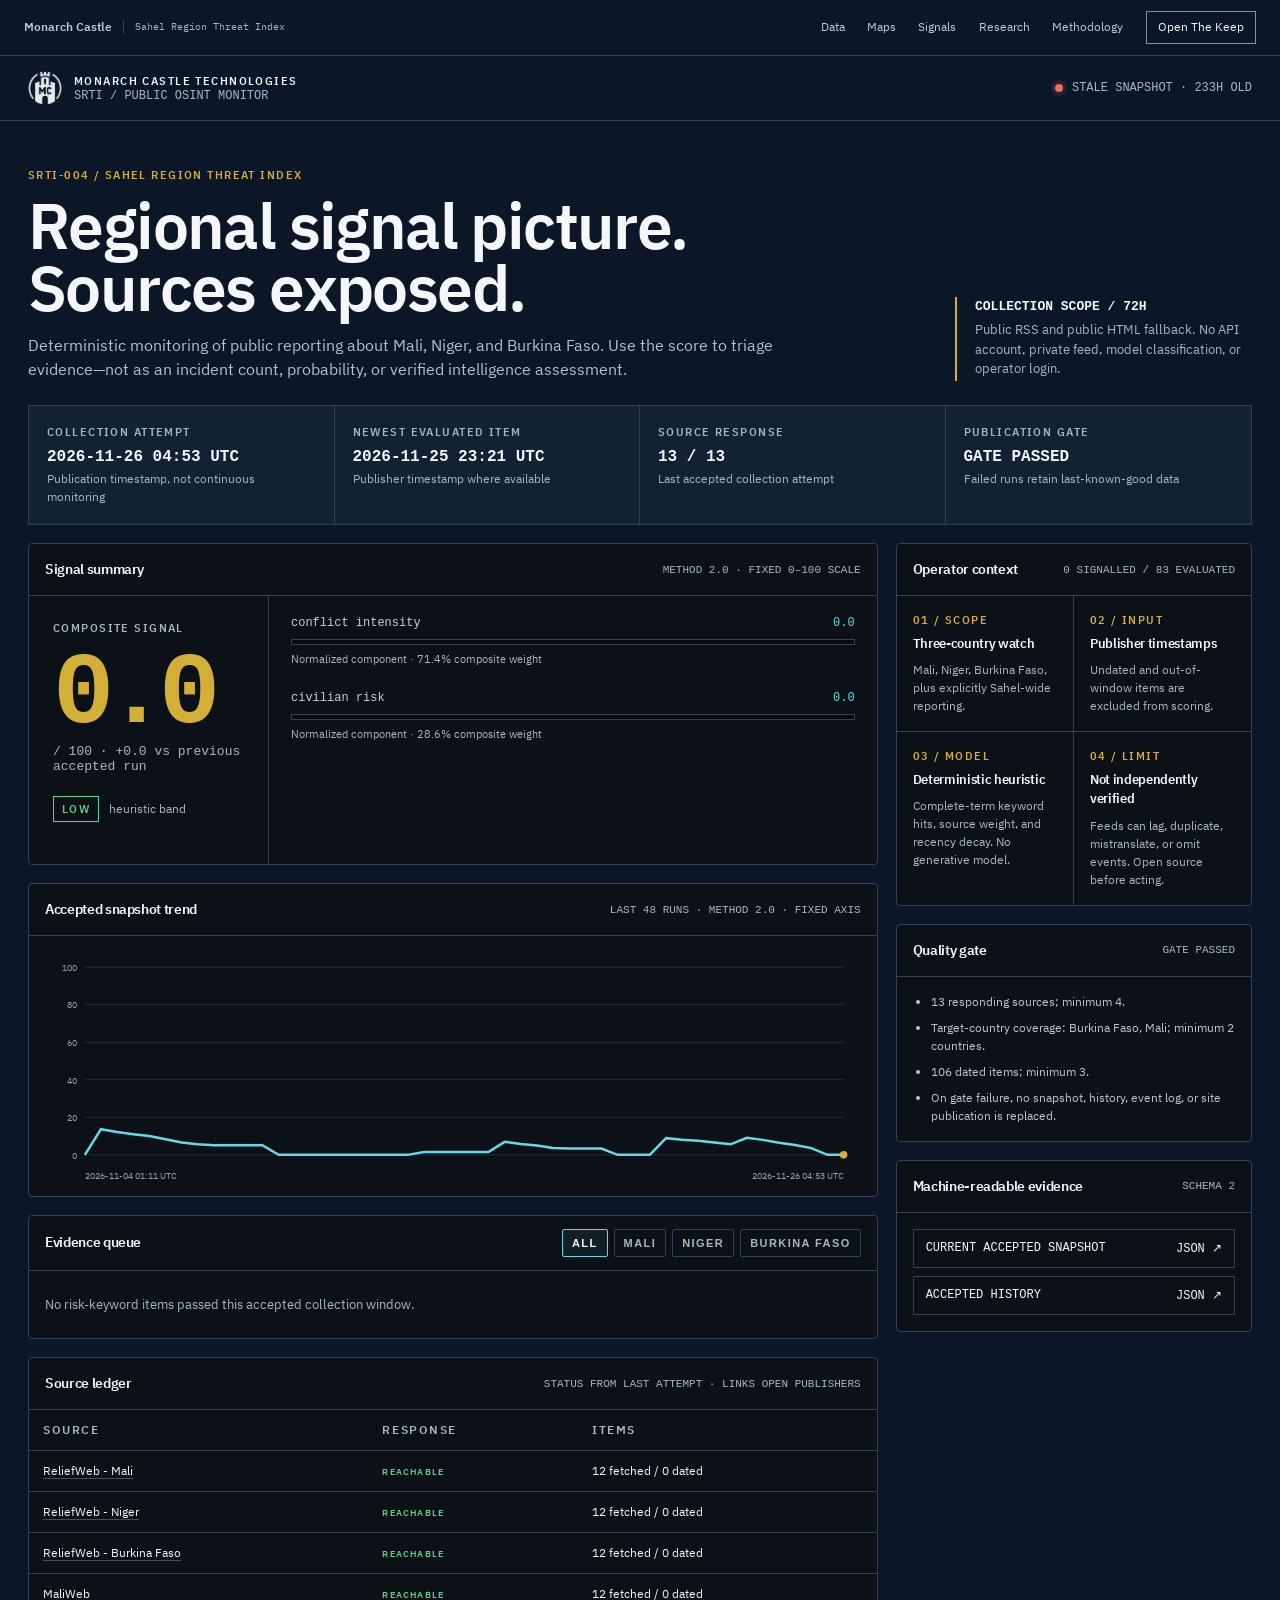
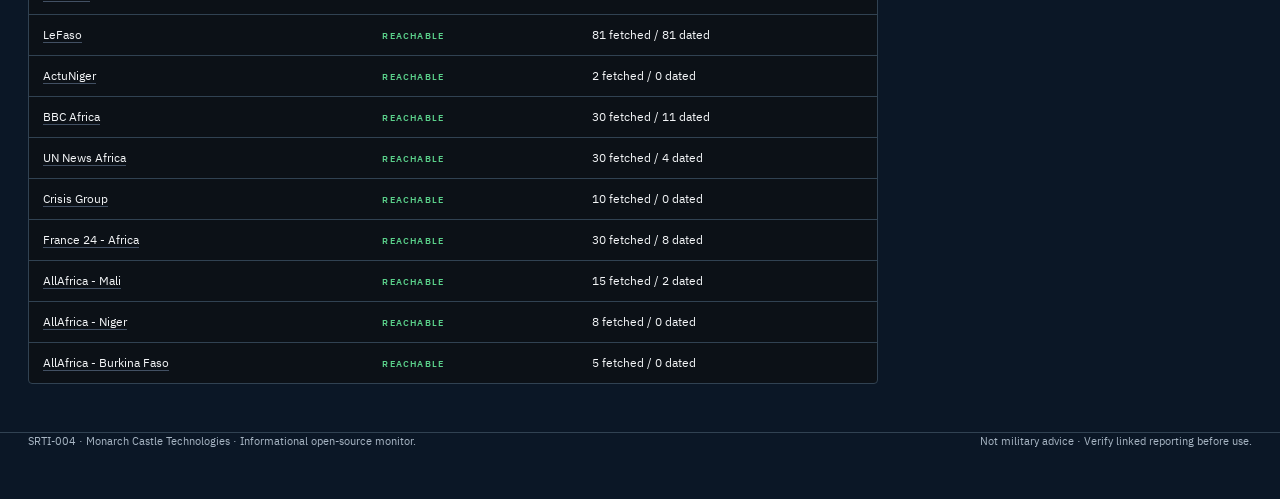
==== commit 079b8c93: "Update accepted SRTI snapshot" ====
--- a/Sahel Region Threat Index (SRTI)/index.html
+++ b/Sahel Region Threat Index (SRTI)/index.html
@@ -23,9 +23,9 @@
                     <div class="brand-product">SRTI / PUBLIC OSINT MONITOR</div>
                 </div>
             </div>
-            <div class="snapshot-state" data-collected-at="2026-11-25T22:23:08.165064+00:00" data-state="recent">
+            <div class="snapshot-state" data-collected-at="2026-11-26T04:53:59.594756+00:00" data-state="recent">
                 <span class="snapshot-dot" aria-hidden="true"></span>
-                <span data-snapshot-label>SNAPSHOT · 2026-11-25 22:23 UTC</span>
+                <span data-snapshot-label>SNAPSHOT · 2026-11-26 04:53 UTC</span>
             </div>
         </div>
     </header>
@@ -46,17 +46,17 @@
         <section class="status-strip" aria-label="Snapshot status">
             <div class="status-cell">
                 <div class="metric-label">Collection attempt</div>
-                <div class="status-value">2026-11-25 22:23 UTC</div>
+                <div class="status-value">2026-11-26 04:53 UTC</div>
                 <div class="status-sub">Publication timestamp, not continuous monitoring</div>
             </div>
             <div class="status-cell">
                 <div class="metric-label">Newest evaluated item</div>
-                <div class="status-value">2026-11-25 21:01 UTC</div>
+                <div class="status-value">2026-11-25 23:21 UTC</div>
                 <div class="status-sub">Publisher timestamp where available</div>
             </div>
             <div class="status-cell">
                 <div class="metric-label">Source response</div>
-                <div class="status-value">10 / 13</div>
+                <div class="status-value">13 / 13</div>
                 <div class="status-sub">Last accepted collection attempt</div>
             </div>
             <div class="status-cell">
@@ -77,7 +77,7 @@
                         <div class="score-block">
                             <div class="metric-label">Composite signal</div>
                             <div class="score-number">0.0</div>
-                            <div class="score-scale">/ 100 · -3.6 vs previous accepted run</div>
+                            <div class="score-scale">/ 100 · +0.0 vs previous accepted run</div>
                             <div class="risk-row">
                                 <span class="status-chip">LOW</span>
                                 <span class="risk-help">heuristic band</span>
@@ -113,12 +113,12 @@
                     <div class="trend-wrap">
     <svg viewBox="0 0 860 250" role="img" aria-labelledby="trend-title trend-desc">
         <title id="trend-title">Accepted SRTI snapshot history</title>
-        <desc id="trend-desc">Fixed zero to one hundred scale, from 2026-11-03 20:53 UTC to 2026-11-25 22:23 UTC.</desc>
+        <desc id="trend-desc">Fixed zero to one hundred scale, from 2026-11-04 01:11 UTC to 2026-11-26 04:53 UTC.</desc>
         <line x1="42" y1="216.0" x2="842" y2="216.0" stroke="#26303d" stroke-width="1" /><text x="34" y="220.0" text-anchor="end" fill="#95a1af" font-size="10">0</text><line x1="42" y1="176.4" x2="842" y2="176.4" stroke="#26303d" stroke-width="1" /><text x="34" y="180.4" text-anchor="end" fill="#95a1af" font-size="10">20</text><line x1="42" y1="136.8" x2="842" y2="136.8" stroke="#26303d" stroke-width="1" /><text x="34" y="140.8" text-anchor="end" fill="#95a1af" font-size="10">40</text><line x1="42" y1="97.2" x2="842" y2="97.2" stroke="#26303d" stroke-width="1" /><text x="34" y="101.2" text-anchor="end" fill="#95a1af" font-size="10">60</text><line x1="42" y1="57.6" x2="842" y2="57.6" stroke="#26303d" stroke-width="1" /><text x="34" y="61.6" text-anchor="end" fill="#95a1af" font-size="10">80</text><line x1="42" y1="18.0" x2="842" y2="18.0" stroke="#26303d" stroke-width="1" /><text x="34" y="22.0" text-anchor="end" fill="#95a1af" font-size="10">100</text>
-        <polyline points="42.0,216.0 59.0,216.0 76.0,188.9 93.1,192.0 110.1,194.2 127.1,196.2 144.1,199.6 161.1,202.9 178.2,204.9 195.2,205.9 212.2,205.9 229.2,205.9 246.3,205.9 263.3,216.0 280.3,216.0 297.3,216.0 314.3,216.0 331.4,216.0 348.4,216.0 365.4,216.0 382.4,216.0 399.4,216.0 416.5,213.0 433.5,213.0 450.5,213.0 467.5,213.0 484.6,213.0 501.6,202.3 518.6,204.5 535.6,206.1 552.6,208.7 569.7,209.3 586.7,209.3 603.7,209.3 620.7,216.0 637.7,216.0 654.8,216.0 671.8,198.4 688.8,200.0 705.8,201.0 722.9,202.9 739.9,204.9 756.9,198.0 773.9,200.2 790.9,203.3 808.0,205.7 825.0,208.9 842.0,216.0" fill="none" stroke="#66d9e8" stroke-width="2.5" vector-effect="non-scaling-stroke" />
+        <polyline points="42.0,216.0 59.0,188.9 76.0,192.0 93.1,194.2 110.1,196.2 127.1,199.6 144.1,202.9 161.1,204.9 178.2,205.9 195.2,205.9 212.2,205.9 229.2,205.9 246.3,216.0 263.3,216.0 280.3,216.0 297.3,216.0 314.3,216.0 331.4,216.0 348.4,216.0 365.4,216.0 382.4,216.0 399.4,213.0 416.5,213.0 433.5,213.0 450.5,213.0 467.5,213.0 484.6,202.3 501.6,204.5 518.6,206.1 535.6,208.7 552.6,209.3 569.7,209.3 586.7,209.3 603.7,216.0 620.7,216.0 637.7,216.0 654.8,198.4 671.8,200.0 688.8,201.0 705.8,202.9 722.9,204.9 739.9,198.0 756.9,200.2 773.9,203.3 790.9,205.7 808.0,208.9 825.0,216.0 842.0,216.0" fill="none" stroke="#66d9e8" stroke-width="2.5" vector-effect="non-scaling-stroke" />
         <circle cx="842.0" cy="216.0" r="4" fill="#d4af37" />
-        <text x="42" y="241" fill="#95a1af" font-size="10">2026-11-03 20:53 UTC</text>
-        <text x="842" y="241" text-anchor="end" fill="#95a1af" font-size="10">2026-11-25 22:23 UTC</text>
+        <text x="42" y="241" fill="#95a1af" font-size="10">2026-11-04 01:11 UTC</text>
+        <text x="842" y="241" text-anchor="end" fill="#95a1af" font-size="10">2026-11-26 04:53 UTC</text>
     </svg>
     </div>
                 </section>
@@ -147,20 +147,20 @@
                         <tbody>
         <tr>
             <td><a href="https://reliefweb.int/rss?search=country%3AMali" target="_blank" rel="noopener noreferrer">ReliefWeb - Mali</a></td>
-            <td><span class="source-state unreachable">unreachable</span></td>
-            <td>0 fetched / 0 dated</td>
+            <td><span class="source-state ok">reachable</span></td>
+            <td>12 fetched / 0 dated</td>
         </tr>
         
         <tr>
             <td><a href="https://reliefweb.int/rss?search=country%3ANiger" target="_blank" rel="noopener noreferrer">ReliefWeb - Niger</a></td>
-            <td><span class="source-state unreachable">unreachable</span></td>
-            <td>0 fetched / 0 dated</td>
+            <td><span class="source-state ok">reachable</span></td>
+            <td>12 fetched / 0 dated</td>
         </tr>
         
         <tr>
             <td><a href="https://reliefweb.int/rss?search=country%3ABurkina%20Faso" target="_blank" rel="noopener noreferrer">ReliefWeb - Burkina Faso</a></td>
-            <td><span class="source-state unreachable">unreachable</span></td>
-            <td>0 fetched / 0 dated</td>
+            <td><span class="source-state ok">reachable</span></td>
+            <td>12 fetched / 0 dated</td>
         </tr>
         
         <tr>
@@ -172,7 +172,7 @@
         <tr>
             <td><a href="https://lefaso.net/spip.php?page=backend" target="_blank" rel="noopener noreferrer">LeFaso</a></td>
             <td><span class="source-state ok">reachable</span></td>
-            <td>75 fetched / 75 dated</td>
+            <td>81 fetched / 81 dated</td>
         </tr>
         
         <tr>
@@ -202,7 +202,7 @@
         <tr>
             <td><a href="https://www.france24.com/en/africa/rss" target="_blank" rel="noopener noreferrer">France 24 - Africa</a></td>
             <td><span class="source-state ok">reachable</span></td>
-            <td>30 fetched / 7 dated</td>
+            <td>30 fetched / 8 dated</td>
         </tr>
         
         <tr>
@@ -231,7 +231,7 @@
                 <section class="panel">
                     <div class="panel-head">
                         <h2 class="panel-title">Operator context</h2>
-                        <div class="panel-note">0 SIGNALLED / 77 EVALUATED</div>
+                        <div class="panel-note">0 SIGNALLED / 83 EVALUATED</div>
                     </div>
                     <div class="method-grid">
                         <div class="method-card">
@@ -263,9 +263,9 @@
                         <div class="panel-note">GATE PASSED</div>
                     </div>
                     <ul class="gate-list">
-                        <li>10 responding sources; minimum 4.</li>
+                        <li>13 responding sources; minimum 4.</li>
                         <li>Target-country coverage: Burkina Faso, Mali; minimum 2 countries.</li>
-                        <li>99 dated items; minimum 3.</li>
+                        <li>106 dated items; minimum 3.</li>
                         <li>On gate failure, no snapshot, history, event log, or site publication is replaced.</li>
                     </ul>
                 </section>
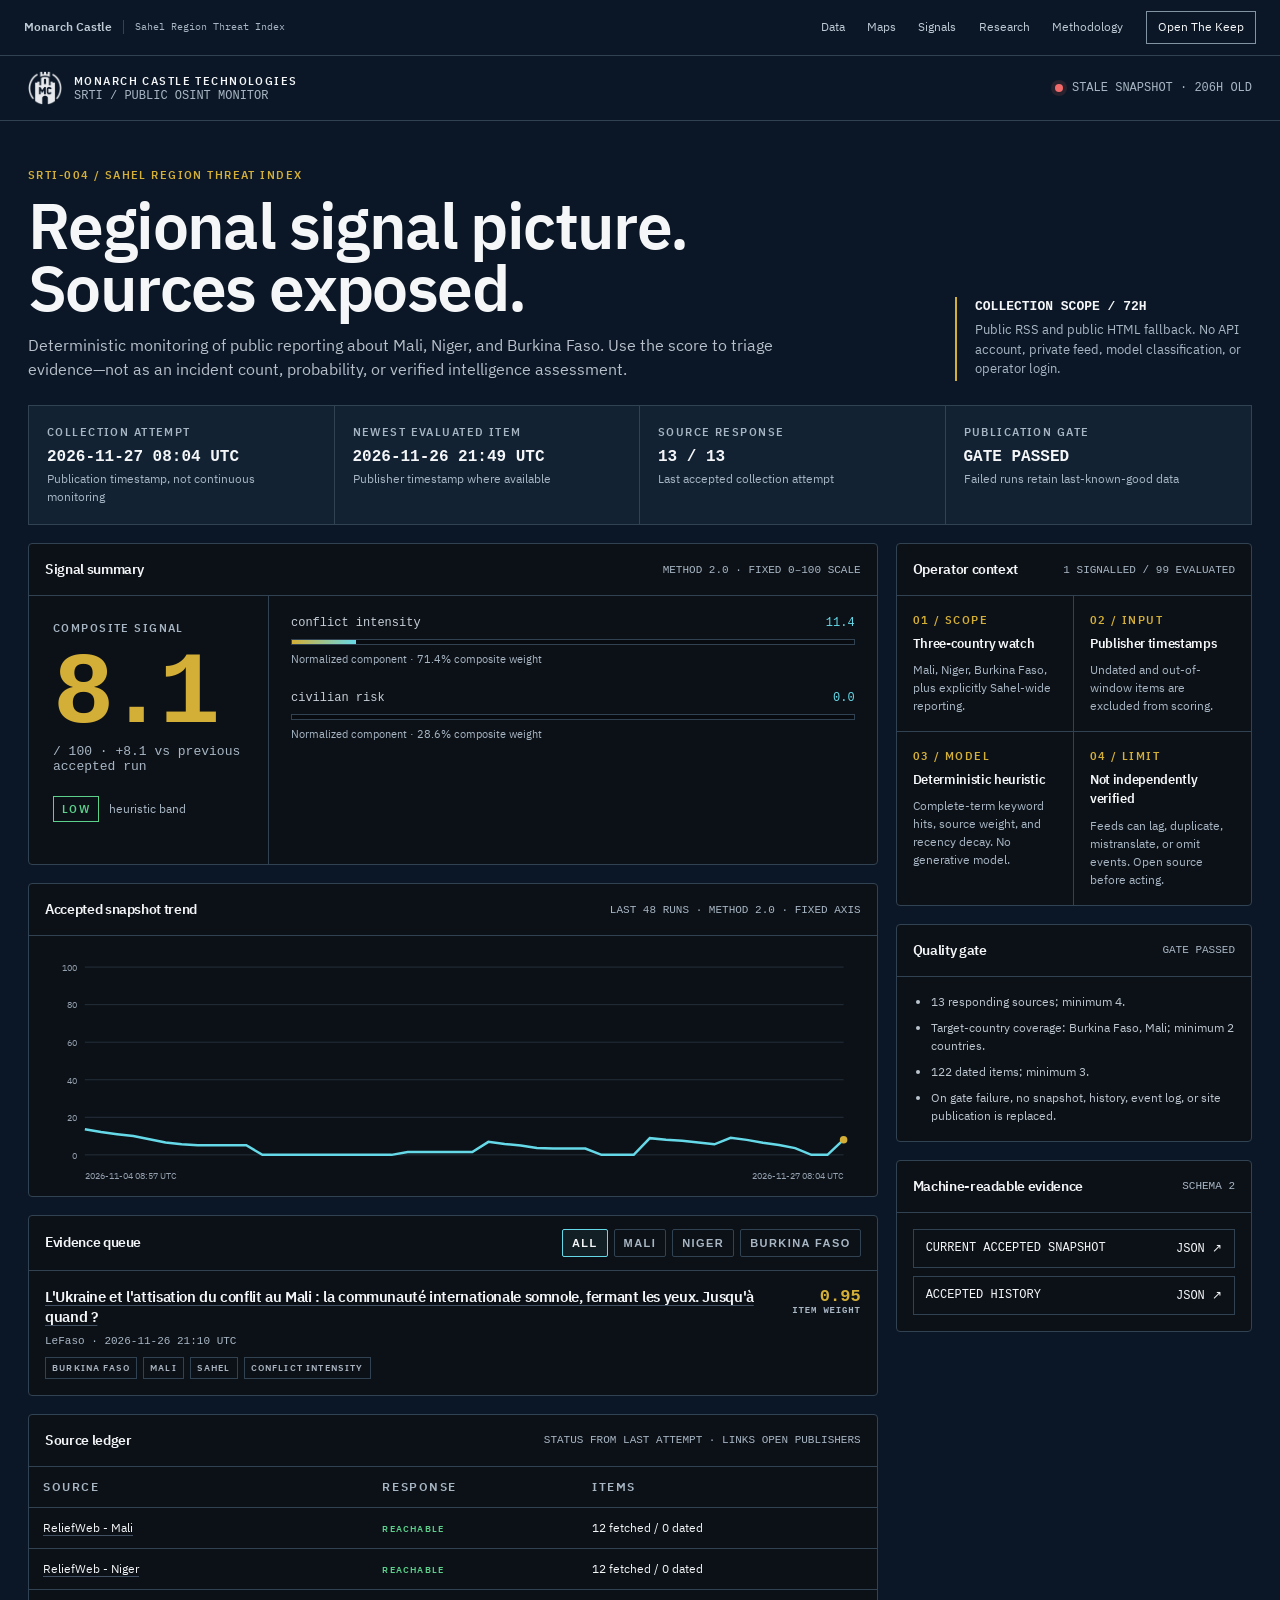
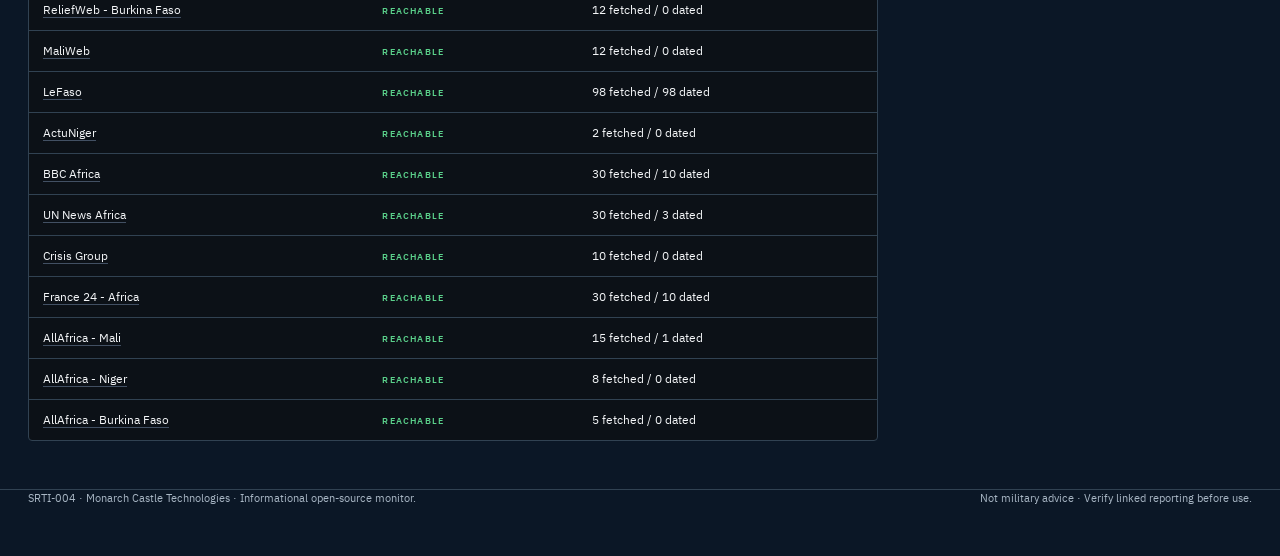
==== commit b1695972: "Update accepted SRTI snapshot" ====
--- a/Sahel Region Threat Index (SRTI)/index.html
+++ b/Sahel Region Threat Index (SRTI)/index.html
@@ -23,9 +23,9 @@
                     <div class="brand-product">SRTI / PUBLIC OSINT MONITOR</div>
                 </div>
             </div>
-            <div class="snapshot-state" data-collected-at="2026-11-26T04:53:59.594756+00:00" data-state="recent">
+            <div class="snapshot-state" data-collected-at="2026-11-27T08:04:58.517383+00:00" data-state="recent">
                 <span class="snapshot-dot" aria-hidden="true"></span>
-                <span data-snapshot-label>SNAPSHOT · 2026-11-26 04:53 UTC</span>
+                <span data-snapshot-label>SNAPSHOT · 2026-11-27 08:04 UTC</span>
             </div>
         </div>
     </header>
@@ -46,12 +46,12 @@
         <section class="status-strip" aria-label="Snapshot status">
             <div class="status-cell">
                 <div class="metric-label">Collection attempt</div>
-                <div class="status-value">2026-11-26 04:53 UTC</div>
+                <div class="status-value">2026-11-27 08:04 UTC</div>
                 <div class="status-sub">Publication timestamp, not continuous monitoring</div>
             </div>
             <div class="status-cell">
                 <div class="metric-label">Newest evaluated item</div>
-                <div class="status-value">2026-11-25 23:21 UTC</div>
+                <div class="status-value">2026-11-26 21:49 UTC</div>
                 <div class="status-sub">Publisher timestamp where available</div>
             </div>
             <div class="status-cell">
@@ -76,8 +76,8 @@
                     <div class="score-layout">
                         <div class="score-block">
                             <div class="metric-label">Composite signal</div>
-                            <div class="score-number">0.0</div>
-                            <div class="score-scale">/ 100 · +0.0 vs previous accepted run</div>
+                            <div class="score-number">8.1</div>
+                            <div class="score-scale">/ 100 · +8.1 vs previous accepted run</div>
                             <div class="risk-row">
                                 <span class="status-chip">LOW</span>
                                 <span class="risk-help">heuristic band</span>
@@ -87,9 +87,9 @@
         <div class="component">
             <div class="component-top">
                 <span class="component-name">conflict intensity</span>
-                <span class="component-value">0.0</span>
-            </div>
-            <progress class="component-progress" max="100" value="0.0">0.0</progress>
+                <span class="component-value">11.4</span>
+            </div>
+            <progress class="component-progress" max="100" value="11.4">11.4</progress>
             <div class="component-meta">Normalized component · 71.4% composite weight</div>
         </div>
         
@@ -113,12 +113,12 @@
                     <div class="trend-wrap">
     <svg viewBox="0 0 860 250" role="img" aria-labelledby="trend-title trend-desc">
         <title id="trend-title">Accepted SRTI snapshot history</title>
-        <desc id="trend-desc">Fixed zero to one hundred scale, from 2026-11-04 01:11 UTC to 2026-11-26 04:53 UTC.</desc>
+        <desc id="trend-desc">Fixed zero to one hundred scale, from 2026-11-04 08:57 UTC to 2026-11-27 08:04 UTC.</desc>
         <line x1="42" y1="216.0" x2="842" y2="216.0" stroke="#26303d" stroke-width="1" /><text x="34" y="220.0" text-anchor="end" fill="#95a1af" font-size="10">0</text><line x1="42" y1="176.4" x2="842" y2="176.4" stroke="#26303d" stroke-width="1" /><text x="34" y="180.4" text-anchor="end" fill="#95a1af" font-size="10">20</text><line x1="42" y1="136.8" x2="842" y2="136.8" stroke="#26303d" stroke-width="1" /><text x="34" y="140.8" text-anchor="end" fill="#95a1af" font-size="10">40</text><line x1="42" y1="97.2" x2="842" y2="97.2" stroke="#26303d" stroke-width="1" /><text x="34" y="101.2" text-anchor="end" fill="#95a1af" font-size="10">60</text><line x1="42" y1="57.6" x2="842" y2="57.6" stroke="#26303d" stroke-width="1" /><text x="34" y="61.6" text-anchor="end" fill="#95a1af" font-size="10">80</text><line x1="42" y1="18.0" x2="842" y2="18.0" stroke="#26303d" stroke-width="1" /><text x="34" y="22.0" text-anchor="end" fill="#95a1af" font-size="10">100</text>
-        <polyline points="42.0,216.0 59.0,188.9 76.0,192.0 93.1,194.2 110.1,196.2 127.1,199.6 144.1,202.9 161.1,204.9 178.2,205.9 195.2,205.9 212.2,205.9 229.2,205.9 246.3,216.0 263.3,216.0 280.3,216.0 297.3,216.0 314.3,216.0 331.4,216.0 348.4,216.0 365.4,216.0 382.4,216.0 399.4,213.0 416.5,213.0 433.5,213.0 450.5,213.0 467.5,213.0 484.6,202.3 501.6,204.5 518.6,206.1 535.6,208.7 552.6,209.3 569.7,209.3 586.7,209.3 603.7,216.0 620.7,216.0 637.7,216.0 654.8,198.4 671.8,200.0 688.8,201.0 705.8,202.9 722.9,204.9 739.9,198.0 756.9,200.2 773.9,203.3 790.9,205.7 808.0,208.9 825.0,216.0 842.0,216.0" fill="none" stroke="#66d9e8" stroke-width="2.5" vector-effect="non-scaling-stroke" />
-        <circle cx="842.0" cy="216.0" r="4" fill="#d4af37" />
-        <text x="42" y="241" fill="#95a1af" font-size="10">2026-11-04 01:11 UTC</text>
-        <text x="842" y="241" text-anchor="end" fill="#95a1af" font-size="10">2026-11-26 04:53 UTC</text>
+        <polyline points="42.0,188.9 59.0,192.0 76.0,194.2 93.1,196.2 110.1,199.6 127.1,202.9 144.1,204.9 161.1,205.9 178.2,205.9 195.2,205.9 212.2,205.9 229.2,216.0 246.3,216.0 263.3,216.0 280.3,216.0 297.3,216.0 314.3,216.0 331.4,216.0 348.4,216.0 365.4,216.0 382.4,213.0 399.4,213.0 416.5,213.0 433.5,213.0 450.5,213.0 467.5,202.3 484.6,204.5 501.6,206.1 518.6,208.7 535.6,209.3 552.6,209.3 569.7,209.3 586.7,216.0 603.7,216.0 620.7,216.0 637.7,198.4 654.8,200.0 671.8,201.0 688.8,202.9 705.8,204.9 722.9,198.0 739.9,200.2 756.9,203.3 773.9,205.7 790.9,208.9 808.0,216.0 825.0,216.0 842.0,200.0" fill="none" stroke="#66d9e8" stroke-width="2.5" vector-effect="non-scaling-stroke" />
+        <circle cx="842.0" cy="200.0" r="4" fill="#d4af37" />
+        <text x="42" y="241" fill="#95a1af" font-size="10">2026-11-04 08:57 UTC</text>
+        <text x="842" y="241" text-anchor="end" fill="#95a1af" font-size="10">2026-11-27 08:04 UTC</text>
     </svg>
     </div>
                 </section>
@@ -133,7 +133,16 @@
                             <button class="filter" type="button" data-filter="burkina_faso" aria-pressed="false">Burkina Faso</button>
                         </div>
                     </div>
-                    <div class="event-list"><div class="empty-state">No risk-keyword items passed this accepted collection window.</div></div>
+                    <div class="event-list">
+        <article class="event" data-regions="burkina_faso mali sahel">
+            <div>
+                <h3 class="event-title"><a href="https://lefaso.net/spip.php?article151090" target="_blank" rel="noopener noreferrer">L&#x27;Ukraine et l&#x27;attisation du conflit au Mali : la communauté internationale somnole, fermant les yeux. Jusqu&#x27;à quand ?</a></h3>
+                <div class="event-meta">LeFaso · 2026-11-26 21:10 UTC</div>
+                <div class="tags"><span class="tag">Burkina Faso</span><span class="tag">Mali</span><span class="tag">Sahel</span><span class="tag">conflict intensity</span></div>
+            </div>
+            <div class="event-score">0.95<span>ITEM WEIGHT</span></div>
+        </article>
+        </div>
                     <div class="empty-state" data-filter-empty hidden>No evidence items match this region in the current snapshot.</div>
                 </section>
 
@@ -172,7 +181,7 @@
         <tr>
             <td><a href="https://lefaso.net/spip.php?page=backend" target="_blank" rel="noopener noreferrer">LeFaso</a></td>
             <td><span class="source-state ok">reachable</span></td>
-            <td>81 fetched / 81 dated</td>
+            <td>98 fetched / 98 dated</td>
         </tr>
         
         <tr>
@@ -184,13 +193,13 @@
         <tr>
             <td><a href="https://feeds.bbci.co.uk/news/world/africa/rss.xml" target="_blank" rel="noopener noreferrer">BBC Africa</a></td>
             <td><span class="source-state ok">reachable</span></td>
-            <td>30 fetched / 11 dated</td>
+            <td>30 fetched / 10 dated</td>
         </tr>
         
         <tr>
             <td><a href="https://news.un.org/feed/subscribe/en/news/region/africa/feed/rss.xml" target="_blank" rel="noopener noreferrer">UN News Africa</a></td>
             <td><span class="source-state ok">reachable</span></td>
-            <td>30 fetched / 4 dated</td>
+            <td>30 fetched / 3 dated</td>
         </tr>
         
         <tr>
@@ -202,13 +211,13 @@
         <tr>
             <td><a href="https://www.france24.com/en/africa/rss" target="_blank" rel="noopener noreferrer">France 24 - Africa</a></td>
             <td><span class="source-state ok">reachable</span></td>
-            <td>30 fetched / 8 dated</td>
+            <td>30 fetched / 10 dated</td>
         </tr>
         
         <tr>
             <td><a href="https://allafrica.com/tools/headlines/rdf/mali/headlines.rdf" target="_blank" rel="noopener noreferrer">AllAfrica - Mali</a></td>
             <td><span class="source-state ok">reachable</span></td>
-            <td>15 fetched / 2 dated</td>
+            <td>15 fetched / 1 dated</td>
         </tr>
         
         <tr>
@@ -231,7 +240,7 @@
                 <section class="panel">
                     <div class="panel-head">
                         <h2 class="panel-title">Operator context</h2>
-                        <div class="panel-note">0 SIGNALLED / 83 EVALUATED</div>
+                        <div class="panel-note">1 SIGNALLED / 99 EVALUATED</div>
                     </div>
                     <div class="method-grid">
                         <div class="method-card">
@@ -265,7 +274,7 @@
                     <ul class="gate-list">
                         <li>13 responding sources; minimum 4.</li>
                         <li>Target-country coverage: Burkina Faso, Mali; minimum 2 countries.</li>
-                        <li>106 dated items; minimum 3.</li>
+                        <li>122 dated items; minimum 3.</li>
                         <li>On gate failure, no snapshot, history, event log, or site publication is replaced.</li>
                     </ul>
                 </section>
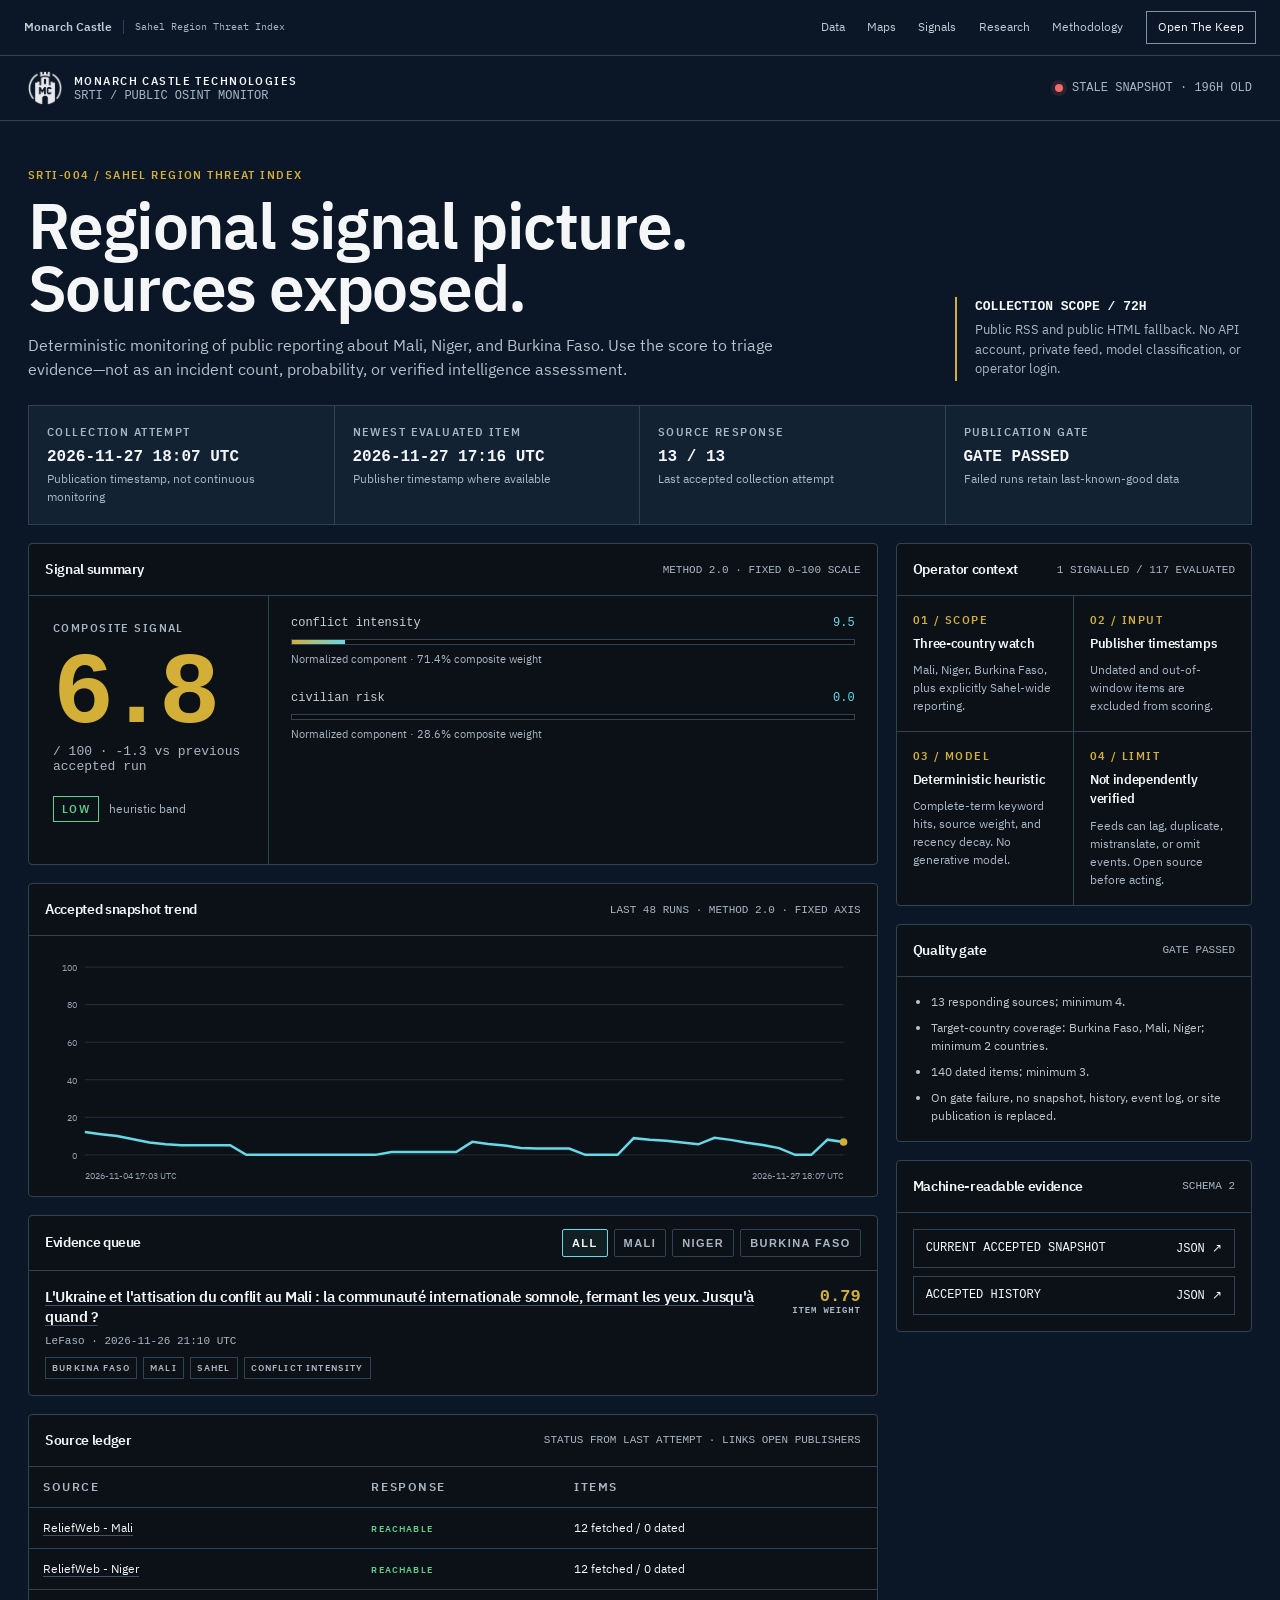
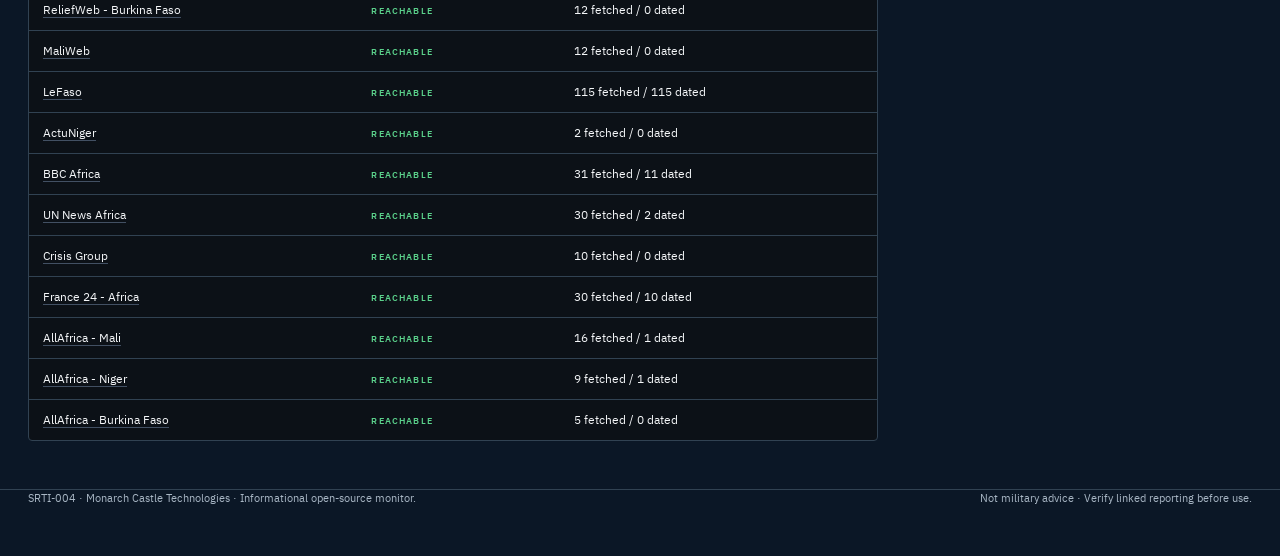
==== commit 9282e7f6: "Update accepted SRTI snapshot" ====
--- a/Sahel Region Threat Index (SRTI)/index.html
+++ b/Sahel Region Threat Index (SRTI)/index.html
@@ -23,9 +23,9 @@
                     <div class="brand-product">SRTI / PUBLIC OSINT MONITOR</div>
                 </div>
             </div>
-            <div class="snapshot-state" data-collected-at="2026-11-27T08:04:58.517383+00:00" data-state="recent">
+            <div class="snapshot-state" data-collected-at="2026-11-27T18:07:01.951338+00:00" data-state="recent">
                 <span class="snapshot-dot" aria-hidden="true"></span>
-                <span data-snapshot-label>SNAPSHOT · 2026-11-27 08:04 UTC</span>
+                <span data-snapshot-label>SNAPSHOT · 2026-11-27 18:07 UTC</span>
             </div>
         </div>
     </header>
@@ -46,12 +46,12 @@
         <section class="status-strip" aria-label="Snapshot status">
             <div class="status-cell">
                 <div class="metric-label">Collection attempt</div>
-                <div class="status-value">2026-11-27 08:04 UTC</div>
+                <div class="status-value">2026-11-27 18:07 UTC</div>
                 <div class="status-sub">Publication timestamp, not continuous monitoring</div>
             </div>
             <div class="status-cell">
                 <div class="metric-label">Newest evaluated item</div>
-                <div class="status-value">2026-11-26 21:49 UTC</div>
+                <div class="status-value">2026-11-27 17:16 UTC</div>
                 <div class="status-sub">Publisher timestamp where available</div>
             </div>
             <div class="status-cell">
@@ -76,8 +76,8 @@
                     <div class="score-layout">
                         <div class="score-block">
                             <div class="metric-label">Composite signal</div>
-                            <div class="score-number">8.1</div>
-                            <div class="score-scale">/ 100 · +8.1 vs previous accepted run</div>
+                            <div class="score-number">6.8</div>
+                            <div class="score-scale">/ 100 · -1.3 vs previous accepted run</div>
                             <div class="risk-row">
                                 <span class="status-chip">LOW</span>
                                 <span class="risk-help">heuristic band</span>
@@ -87,9 +87,9 @@
         <div class="component">
             <div class="component-top">
                 <span class="component-name">conflict intensity</span>
-                <span class="component-value">11.4</span>
-            </div>
-            <progress class="component-progress" max="100" value="11.4">11.4</progress>
+                <span class="component-value">9.5</span>
+            </div>
+            <progress class="component-progress" max="100" value="9.5">9.5</progress>
             <div class="component-meta">Normalized component · 71.4% composite weight</div>
         </div>
         
@@ -113,12 +113,12 @@
                     <div class="trend-wrap">
     <svg viewBox="0 0 860 250" role="img" aria-labelledby="trend-title trend-desc">
         <title id="trend-title">Accepted SRTI snapshot history</title>
-        <desc id="trend-desc">Fixed zero to one hundred scale, from 2026-11-04 08:57 UTC to 2026-11-27 08:04 UTC.</desc>
+        <desc id="trend-desc">Fixed zero to one hundred scale, from 2026-11-04 17:03 UTC to 2026-11-27 18:07 UTC.</desc>
         <line x1="42" y1="216.0" x2="842" y2="216.0" stroke="#26303d" stroke-width="1" /><text x="34" y="220.0" text-anchor="end" fill="#95a1af" font-size="10">0</text><line x1="42" y1="176.4" x2="842" y2="176.4" stroke="#26303d" stroke-width="1" /><text x="34" y="180.4" text-anchor="end" fill="#95a1af" font-size="10">20</text><line x1="42" y1="136.8" x2="842" y2="136.8" stroke="#26303d" stroke-width="1" /><text x="34" y="140.8" text-anchor="end" fill="#95a1af" font-size="10">40</text><line x1="42" y1="97.2" x2="842" y2="97.2" stroke="#26303d" stroke-width="1" /><text x="34" y="101.2" text-anchor="end" fill="#95a1af" font-size="10">60</text><line x1="42" y1="57.6" x2="842" y2="57.6" stroke="#26303d" stroke-width="1" /><text x="34" y="61.6" text-anchor="end" fill="#95a1af" font-size="10">80</text><line x1="42" y1="18.0" x2="842" y2="18.0" stroke="#26303d" stroke-width="1" /><text x="34" y="22.0" text-anchor="end" fill="#95a1af" font-size="10">100</text>
-        <polyline points="42.0,188.9 59.0,192.0 76.0,194.2 93.1,196.2 110.1,199.6 127.1,202.9 144.1,204.9 161.1,205.9 178.2,205.9 195.2,205.9 212.2,205.9 229.2,216.0 246.3,216.0 263.3,216.0 280.3,216.0 297.3,216.0 314.3,216.0 331.4,216.0 348.4,216.0 365.4,216.0 382.4,213.0 399.4,213.0 416.5,213.0 433.5,213.0 450.5,213.0 467.5,202.3 484.6,204.5 501.6,206.1 518.6,208.7 535.6,209.3 552.6,209.3 569.7,209.3 586.7,216.0 603.7,216.0 620.7,216.0 637.7,198.4 654.8,200.0 671.8,201.0 688.8,202.9 705.8,204.9 722.9,198.0 739.9,200.2 756.9,203.3 773.9,205.7 790.9,208.9 808.0,216.0 825.0,216.0 842.0,200.0" fill="none" stroke="#66d9e8" stroke-width="2.5" vector-effect="non-scaling-stroke" />
-        <circle cx="842.0" cy="200.0" r="4" fill="#d4af37" />
-        <text x="42" y="241" fill="#95a1af" font-size="10">2026-11-04 08:57 UTC</text>
-        <text x="842" y="241" text-anchor="end" fill="#95a1af" font-size="10">2026-11-27 08:04 UTC</text>
+        <polyline points="42.0,192.0 59.0,194.2 76.0,196.2 93.1,199.6 110.1,202.9 127.1,204.9 144.1,205.9 161.1,205.9 178.2,205.9 195.2,205.9 212.2,216.0 229.2,216.0 246.3,216.0 263.3,216.0 280.3,216.0 297.3,216.0 314.3,216.0 331.4,216.0 348.4,216.0 365.4,213.0 382.4,213.0 399.4,213.0 416.5,213.0 433.5,213.0 450.5,202.3 467.5,204.5 484.6,206.1 501.6,208.7 518.6,209.3 535.6,209.3 552.6,209.3 569.7,216.0 586.7,216.0 603.7,216.0 620.7,198.4 637.7,200.0 654.8,201.0 671.8,202.9 688.8,204.9 705.8,198.0 722.9,200.2 739.9,203.3 756.9,205.7 773.9,208.9 790.9,216.0 808.0,216.0 825.0,200.0 842.0,202.5" fill="none" stroke="#66d9e8" stroke-width="2.5" vector-effect="non-scaling-stroke" />
+        <circle cx="842.0" cy="202.5" r="4" fill="#d4af37" />
+        <text x="42" y="241" fill="#95a1af" font-size="10">2026-11-04 17:03 UTC</text>
+        <text x="842" y="241" text-anchor="end" fill="#95a1af" font-size="10">2026-11-27 18:07 UTC</text>
     </svg>
     </div>
                 </section>
@@ -140,7 +140,7 @@
                 <div class="event-meta">LeFaso · 2026-11-26 21:10 UTC</div>
                 <div class="tags"><span class="tag">Burkina Faso</span><span class="tag">Mali</span><span class="tag">Sahel</span><span class="tag">conflict intensity</span></div>
             </div>
-            <div class="event-score">0.95<span>ITEM WEIGHT</span></div>
+            <div class="event-score">0.79<span>ITEM WEIGHT</span></div>
         </article>
         </div>
                     <div class="empty-state" data-filter-empty hidden>No evidence items match this region in the current snapshot.</div>
@@ -181,7 +181,7 @@
         <tr>
             <td><a href="https://lefaso.net/spip.php?page=backend" target="_blank" rel="noopener noreferrer">LeFaso</a></td>
             <td><span class="source-state ok">reachable</span></td>
-            <td>98 fetched / 98 dated</td>
+            <td>115 fetched / 115 dated</td>
         </tr>
         
         <tr>
@@ -193,37 +193,37 @@
         <tr>
             <td><a href="https://feeds.bbci.co.uk/news/world/africa/rss.xml" target="_blank" rel="noopener noreferrer">BBC Africa</a></td>
             <td><span class="source-state ok">reachable</span></td>
+            <td>31 fetched / 11 dated</td>
+        </tr>
+        
+        <tr>
+            <td><a href="https://news.un.org/feed/subscribe/en/news/region/africa/feed/rss.xml" target="_blank" rel="noopener noreferrer">UN News Africa</a></td>
+            <td><span class="source-state ok">reachable</span></td>
+            <td>30 fetched / 2 dated</td>
+        </tr>
+        
+        <tr>
+            <td><a href="https://www.crisisgroup.org/rss.xml" target="_blank" rel="noopener noreferrer">Crisis Group</a></td>
+            <td><span class="source-state ok">reachable</span></td>
+            <td>10 fetched / 0 dated</td>
+        </tr>
+        
+        <tr>
+            <td><a href="https://www.france24.com/en/africa/rss" target="_blank" rel="noopener noreferrer">France 24 - Africa</a></td>
+            <td><span class="source-state ok">reachable</span></td>
             <td>30 fetched / 10 dated</td>
         </tr>
         
         <tr>
-            <td><a href="https://news.un.org/feed/subscribe/en/news/region/africa/feed/rss.xml" target="_blank" rel="noopener noreferrer">UN News Africa</a></td>
-            <td><span class="source-state ok">reachable</span></td>
-            <td>30 fetched / 3 dated</td>
-        </tr>
-        
-        <tr>
-            <td><a href="https://www.crisisgroup.org/rss.xml" target="_blank" rel="noopener noreferrer">Crisis Group</a></td>
-            <td><span class="source-state ok">reachable</span></td>
-            <td>10 fetched / 0 dated</td>
-        </tr>
-        
-        <tr>
-            <td><a href="https://www.france24.com/en/africa/rss" target="_blank" rel="noopener noreferrer">France 24 - Africa</a></td>
-            <td><span class="source-state ok">reachable</span></td>
-            <td>30 fetched / 10 dated</td>
-        </tr>
-        
-        <tr>
             <td><a href="https://allafrica.com/tools/headlines/rdf/mali/headlines.rdf" target="_blank" rel="noopener noreferrer">AllAfrica - Mali</a></td>
             <td><span class="source-state ok">reachable</span></td>
-            <td>15 fetched / 1 dated</td>
+            <td>16 fetched / 1 dated</td>
         </tr>
         
         <tr>
             <td><a href="https://allafrica.com/tools/headlines/rdf/niger/headlines.rdf" target="_blank" rel="noopener noreferrer">AllAfrica - Niger</a></td>
             <td><span class="source-state ok">reachable</span></td>
-            <td>8 fetched / 0 dated</td>
+            <td>9 fetched / 1 dated</td>
         </tr>
         
         <tr>
@@ -240,7 +240,7 @@
                 <section class="panel">
                     <div class="panel-head">
                         <h2 class="panel-title">Operator context</h2>
-                        <div class="panel-note">1 SIGNALLED / 99 EVALUATED</div>
+                        <div class="panel-note">1 SIGNALLED / 117 EVALUATED</div>
                     </div>
                     <div class="method-grid">
                         <div class="method-card">
@@ -273,8 +273,8 @@
                     </div>
                     <ul class="gate-list">
                         <li>13 responding sources; minimum 4.</li>
-                        <li>Target-country coverage: Burkina Faso, Mali; minimum 2 countries.</li>
-                        <li>122 dated items; minimum 3.</li>
+                        <li>Target-country coverage: Burkina Faso, Mali, Niger; minimum 2 countries.</li>
+                        <li>140 dated items; minimum 3.</li>
                         <li>On gate failure, no snapshot, history, event log, or site publication is replaced.</li>
                     </ul>
                 </section>
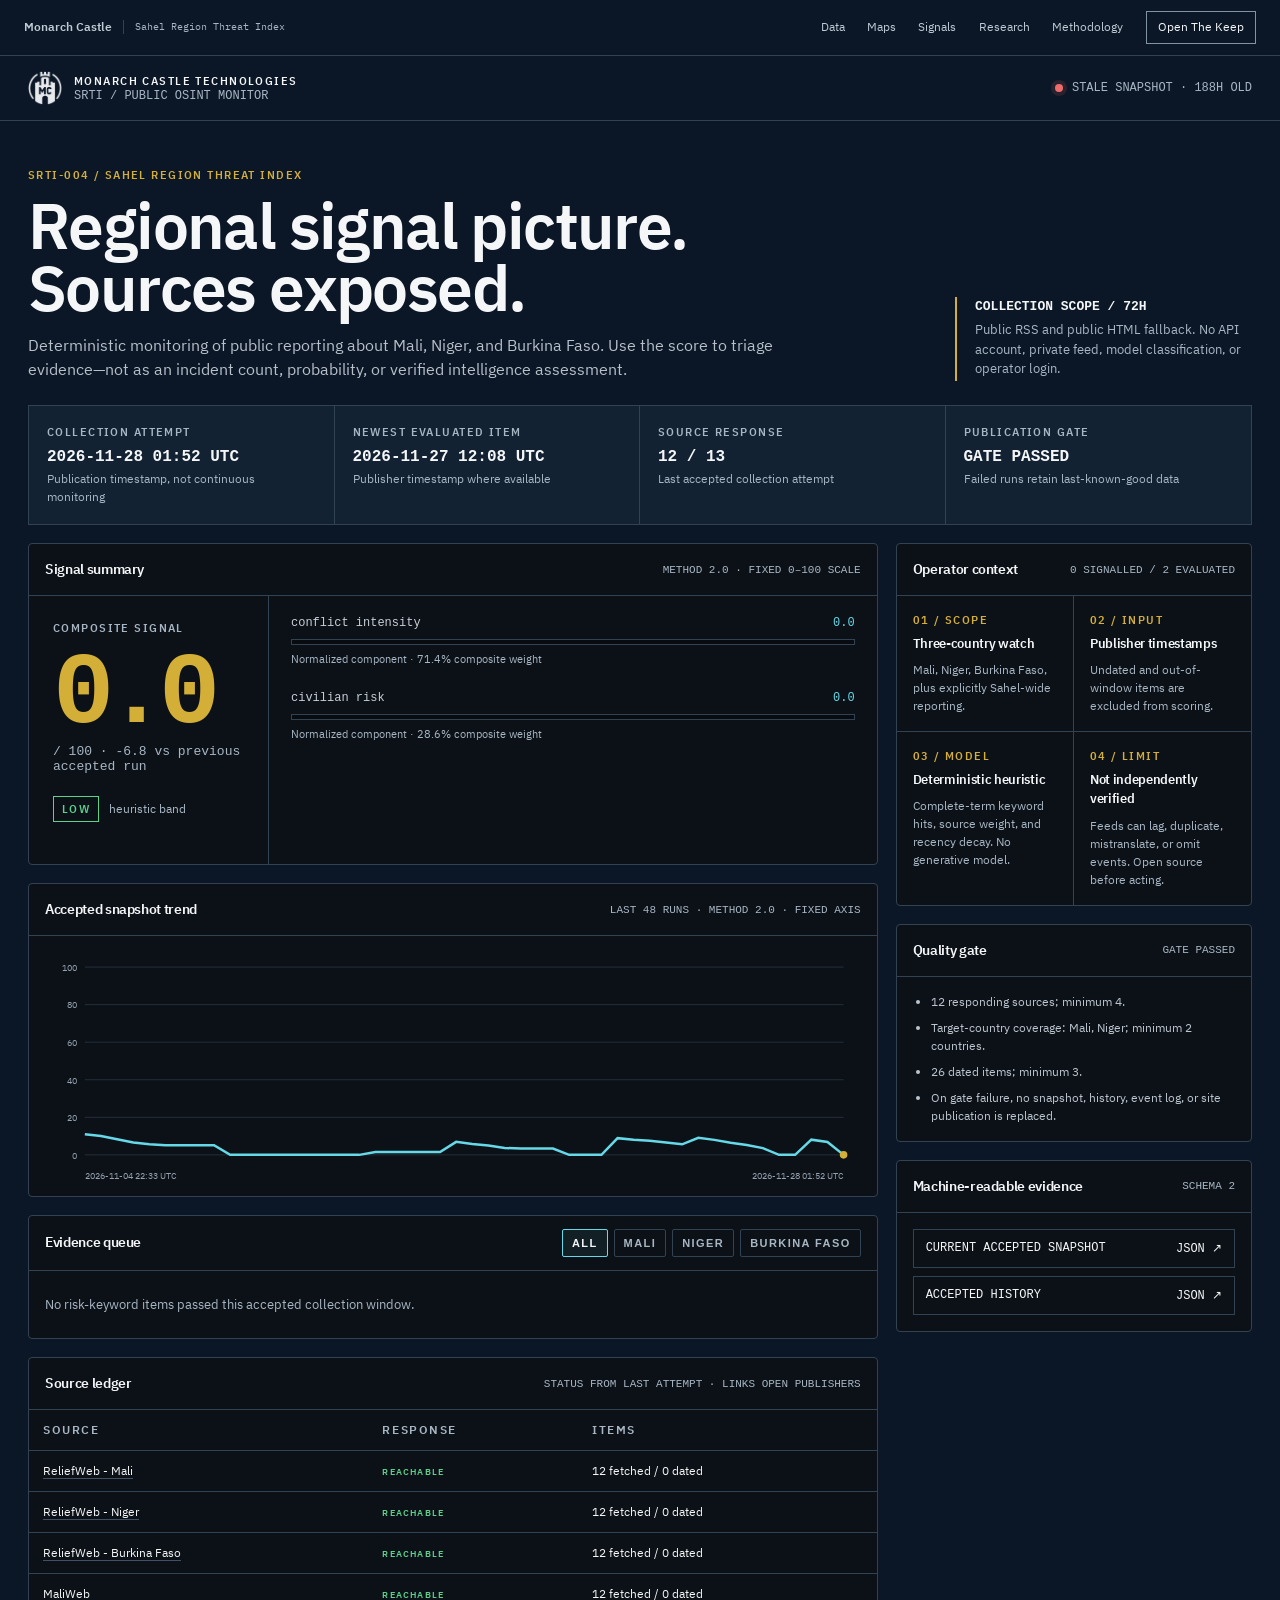
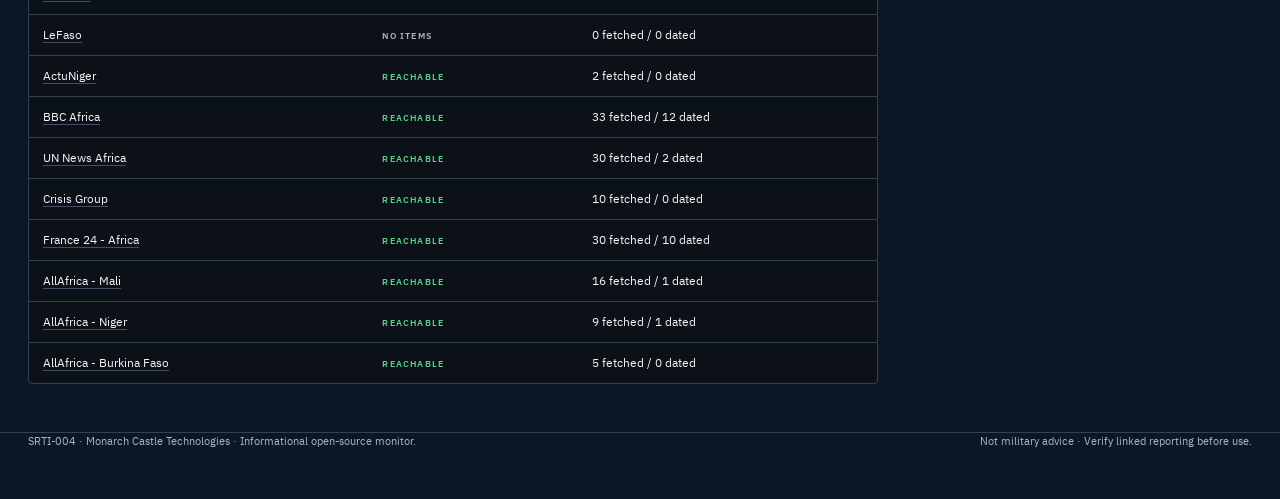
==== commit ba676584: "Update accepted SRTI snapshot" ====
--- a/Sahel Region Threat Index (SRTI)/index.html
+++ b/Sahel Region Threat Index (SRTI)/index.html
@@ -23,9 +23,9 @@
                     <div class="brand-product">SRTI / PUBLIC OSINT MONITOR</div>
                 </div>
             </div>
-            <div class="snapshot-state" data-collected-at="2026-11-27T18:07:01.951338+00:00" data-state="recent">
+            <div class="snapshot-state" data-collected-at="2026-11-28T01:52:00.001032+00:00" data-state="recent">
                 <span class="snapshot-dot" aria-hidden="true"></span>
-                <span data-snapshot-label>SNAPSHOT · 2026-11-27 18:07 UTC</span>
+                <span data-snapshot-label>SNAPSHOT · 2026-11-28 01:52 UTC</span>
             </div>
         </div>
     </header>
@@ -46,17 +46,17 @@
         <section class="status-strip" aria-label="Snapshot status">
             <div class="status-cell">
                 <div class="metric-label">Collection attempt</div>
-                <div class="status-value">2026-11-27 18:07 UTC</div>
+                <div class="status-value">2026-11-28 01:52 UTC</div>
                 <div class="status-sub">Publication timestamp, not continuous monitoring</div>
             </div>
             <div class="status-cell">
                 <div class="metric-label">Newest evaluated item</div>
-                <div class="status-value">2026-11-27 17:16 UTC</div>
+                <div class="status-value">2026-11-27 12:08 UTC</div>
                 <div class="status-sub">Publisher timestamp where available</div>
             </div>
             <div class="status-cell">
                 <div class="metric-label">Source response</div>
-                <div class="status-value">13 / 13</div>
+                <div class="status-value">12 / 13</div>
                 <div class="status-sub">Last accepted collection attempt</div>
             </div>
             <div class="status-cell">
@@ -76,8 +76,8 @@
                     <div class="score-layout">
                         <div class="score-block">
                             <div class="metric-label">Composite signal</div>
-                            <div class="score-number">6.8</div>
-                            <div class="score-scale">/ 100 · -1.3 vs previous accepted run</div>
+                            <div class="score-number">0.0</div>
+                            <div class="score-scale">/ 100 · -6.8 vs previous accepted run</div>
                             <div class="risk-row">
                                 <span class="status-chip">LOW</span>
                                 <span class="risk-help">heuristic band</span>
@@ -87,9 +87,9 @@
         <div class="component">
             <div class="component-top">
                 <span class="component-name">conflict intensity</span>
-                <span class="component-value">9.5</span>
-            </div>
-            <progress class="component-progress" max="100" value="9.5">9.5</progress>
+                <span class="component-value">0.0</span>
+            </div>
+            <progress class="component-progress" max="100" value="0.0">0.0</progress>
             <div class="component-meta">Normalized component · 71.4% composite weight</div>
         </div>
         
@@ -113,12 +113,12 @@
                     <div class="trend-wrap">
     <svg viewBox="0 0 860 250" role="img" aria-labelledby="trend-title trend-desc">
         <title id="trend-title">Accepted SRTI snapshot history</title>
-        <desc id="trend-desc">Fixed zero to one hundred scale, from 2026-11-04 17:03 UTC to 2026-11-27 18:07 UTC.</desc>
+        <desc id="trend-desc">Fixed zero to one hundred scale, from 2026-11-04 22:33 UTC to 2026-11-28 01:52 UTC.</desc>
         <line x1="42" y1="216.0" x2="842" y2="216.0" stroke="#26303d" stroke-width="1" /><text x="34" y="220.0" text-anchor="end" fill="#95a1af" font-size="10">0</text><line x1="42" y1="176.4" x2="842" y2="176.4" stroke="#26303d" stroke-width="1" /><text x="34" y="180.4" text-anchor="end" fill="#95a1af" font-size="10">20</text><line x1="42" y1="136.8" x2="842" y2="136.8" stroke="#26303d" stroke-width="1" /><text x="34" y="140.8" text-anchor="end" fill="#95a1af" font-size="10">40</text><line x1="42" y1="97.2" x2="842" y2="97.2" stroke="#26303d" stroke-width="1" /><text x="34" y="101.2" text-anchor="end" fill="#95a1af" font-size="10">60</text><line x1="42" y1="57.6" x2="842" y2="57.6" stroke="#26303d" stroke-width="1" /><text x="34" y="61.6" text-anchor="end" fill="#95a1af" font-size="10">80</text><line x1="42" y1="18.0" x2="842" y2="18.0" stroke="#26303d" stroke-width="1" /><text x="34" y="22.0" text-anchor="end" fill="#95a1af" font-size="10">100</text>
-        <polyline points="42.0,192.0 59.0,194.2 76.0,196.2 93.1,199.6 110.1,202.9 127.1,204.9 144.1,205.9 161.1,205.9 178.2,205.9 195.2,205.9 212.2,216.0 229.2,216.0 246.3,216.0 263.3,216.0 280.3,216.0 297.3,216.0 314.3,216.0 331.4,216.0 348.4,216.0 365.4,213.0 382.4,213.0 399.4,213.0 416.5,213.0 433.5,213.0 450.5,202.3 467.5,204.5 484.6,206.1 501.6,208.7 518.6,209.3 535.6,209.3 552.6,209.3 569.7,216.0 586.7,216.0 603.7,216.0 620.7,198.4 637.7,200.0 654.8,201.0 671.8,202.9 688.8,204.9 705.8,198.0 722.9,200.2 739.9,203.3 756.9,205.7 773.9,208.9 790.9,216.0 808.0,216.0 825.0,200.0 842.0,202.5" fill="none" stroke="#66d9e8" stroke-width="2.5" vector-effect="non-scaling-stroke" />
-        <circle cx="842.0" cy="202.5" r="4" fill="#d4af37" />
-        <text x="42" y="241" fill="#95a1af" font-size="10">2026-11-04 17:03 UTC</text>
-        <text x="842" y="241" text-anchor="end" fill="#95a1af" font-size="10">2026-11-27 18:07 UTC</text>
+        <polyline points="42.0,194.2 59.0,196.2 76.0,199.6 93.1,202.9 110.1,204.9 127.1,205.9 144.1,205.9 161.1,205.9 178.2,205.9 195.2,216.0 212.2,216.0 229.2,216.0 246.3,216.0 263.3,216.0 280.3,216.0 297.3,216.0 314.3,216.0 331.4,216.0 348.4,213.0 365.4,213.0 382.4,213.0 399.4,213.0 416.5,213.0 433.5,202.3 450.5,204.5 467.5,206.1 484.6,208.7 501.6,209.3 518.6,209.3 535.6,209.3 552.6,216.0 569.7,216.0 586.7,216.0 603.7,198.4 620.7,200.0 637.7,201.0 654.8,202.9 671.8,204.9 688.8,198.0 705.8,200.2 722.9,203.3 739.9,205.7 756.9,208.9 773.9,216.0 790.9,216.0 808.0,200.0 825.0,202.5 842.0,216.0" fill="none" stroke="#66d9e8" stroke-width="2.5" vector-effect="non-scaling-stroke" />
+        <circle cx="842.0" cy="216.0" r="4" fill="#d4af37" />
+        <text x="42" y="241" fill="#95a1af" font-size="10">2026-11-04 22:33 UTC</text>
+        <text x="842" y="241" text-anchor="end" fill="#95a1af" font-size="10">2026-11-28 01:52 UTC</text>
     </svg>
     </div>
                 </section>
@@ -133,16 +133,7 @@
                             <button class="filter" type="button" data-filter="burkina_faso" aria-pressed="false">Burkina Faso</button>
                         </div>
                     </div>
-                    <div class="event-list">
-        <article class="event" data-regions="burkina_faso mali sahel">
-            <div>
-                <h3 class="event-title"><a href="https://lefaso.net/spip.php?article151090" target="_blank" rel="noopener noreferrer">L&#x27;Ukraine et l&#x27;attisation du conflit au Mali : la communauté internationale somnole, fermant les yeux. Jusqu&#x27;à quand ?</a></h3>
-                <div class="event-meta">LeFaso · 2026-11-26 21:10 UTC</div>
-                <div class="tags"><span class="tag">Burkina Faso</span><span class="tag">Mali</span><span class="tag">Sahel</span><span class="tag">conflict intensity</span></div>
-            </div>
-            <div class="event-score">0.79<span>ITEM WEIGHT</span></div>
-        </article>
-        </div>
+                    <div class="event-list"><div class="empty-state">No risk-keyword items passed this accepted collection window.</div></div>
                     <div class="empty-state" data-filter-empty hidden>No evidence items match this region in the current snapshot.</div>
                 </section>
 
@@ -180,8 +171,8 @@
         
         <tr>
             <td><a href="https://lefaso.net/spip.php?page=backend" target="_blank" rel="noopener noreferrer">LeFaso</a></td>
-            <td><span class="source-state ok">reachable</span></td>
-            <td>115 fetched / 115 dated</td>
+            <td><span class="source-state empty">no items</span></td>
+            <td>0 fetched / 0 dated</td>
         </tr>
         
         <tr>
@@ -193,7 +184,7 @@
         <tr>
             <td><a href="https://feeds.bbci.co.uk/news/world/africa/rss.xml" target="_blank" rel="noopener noreferrer">BBC Africa</a></td>
             <td><span class="source-state ok">reachable</span></td>
-            <td>31 fetched / 11 dated</td>
+            <td>33 fetched / 12 dated</td>
         </tr>
         
         <tr>
@@ -240,7 +231,7 @@
                 <section class="panel">
                     <div class="panel-head">
                         <h2 class="panel-title">Operator context</h2>
-                        <div class="panel-note">1 SIGNALLED / 117 EVALUATED</div>
+                        <div class="panel-note">0 SIGNALLED / 2 EVALUATED</div>
                     </div>
                     <div class="method-grid">
                         <div class="method-card">
@@ -272,9 +263,9 @@
                         <div class="panel-note">GATE PASSED</div>
                     </div>
                     <ul class="gate-list">
-                        <li>13 responding sources; minimum 4.</li>
-                        <li>Target-country coverage: Burkina Faso, Mali, Niger; minimum 2 countries.</li>
-                        <li>140 dated items; minimum 3.</li>
+                        <li>12 responding sources; minimum 4.</li>
+                        <li>Target-country coverage: Mali, Niger; minimum 2 countries.</li>
+                        <li>26 dated items; minimum 3.</li>
                         <li>On gate failure, no snapshot, history, event log, or site publication is replaced.</li>
                     </ul>
                 </section>
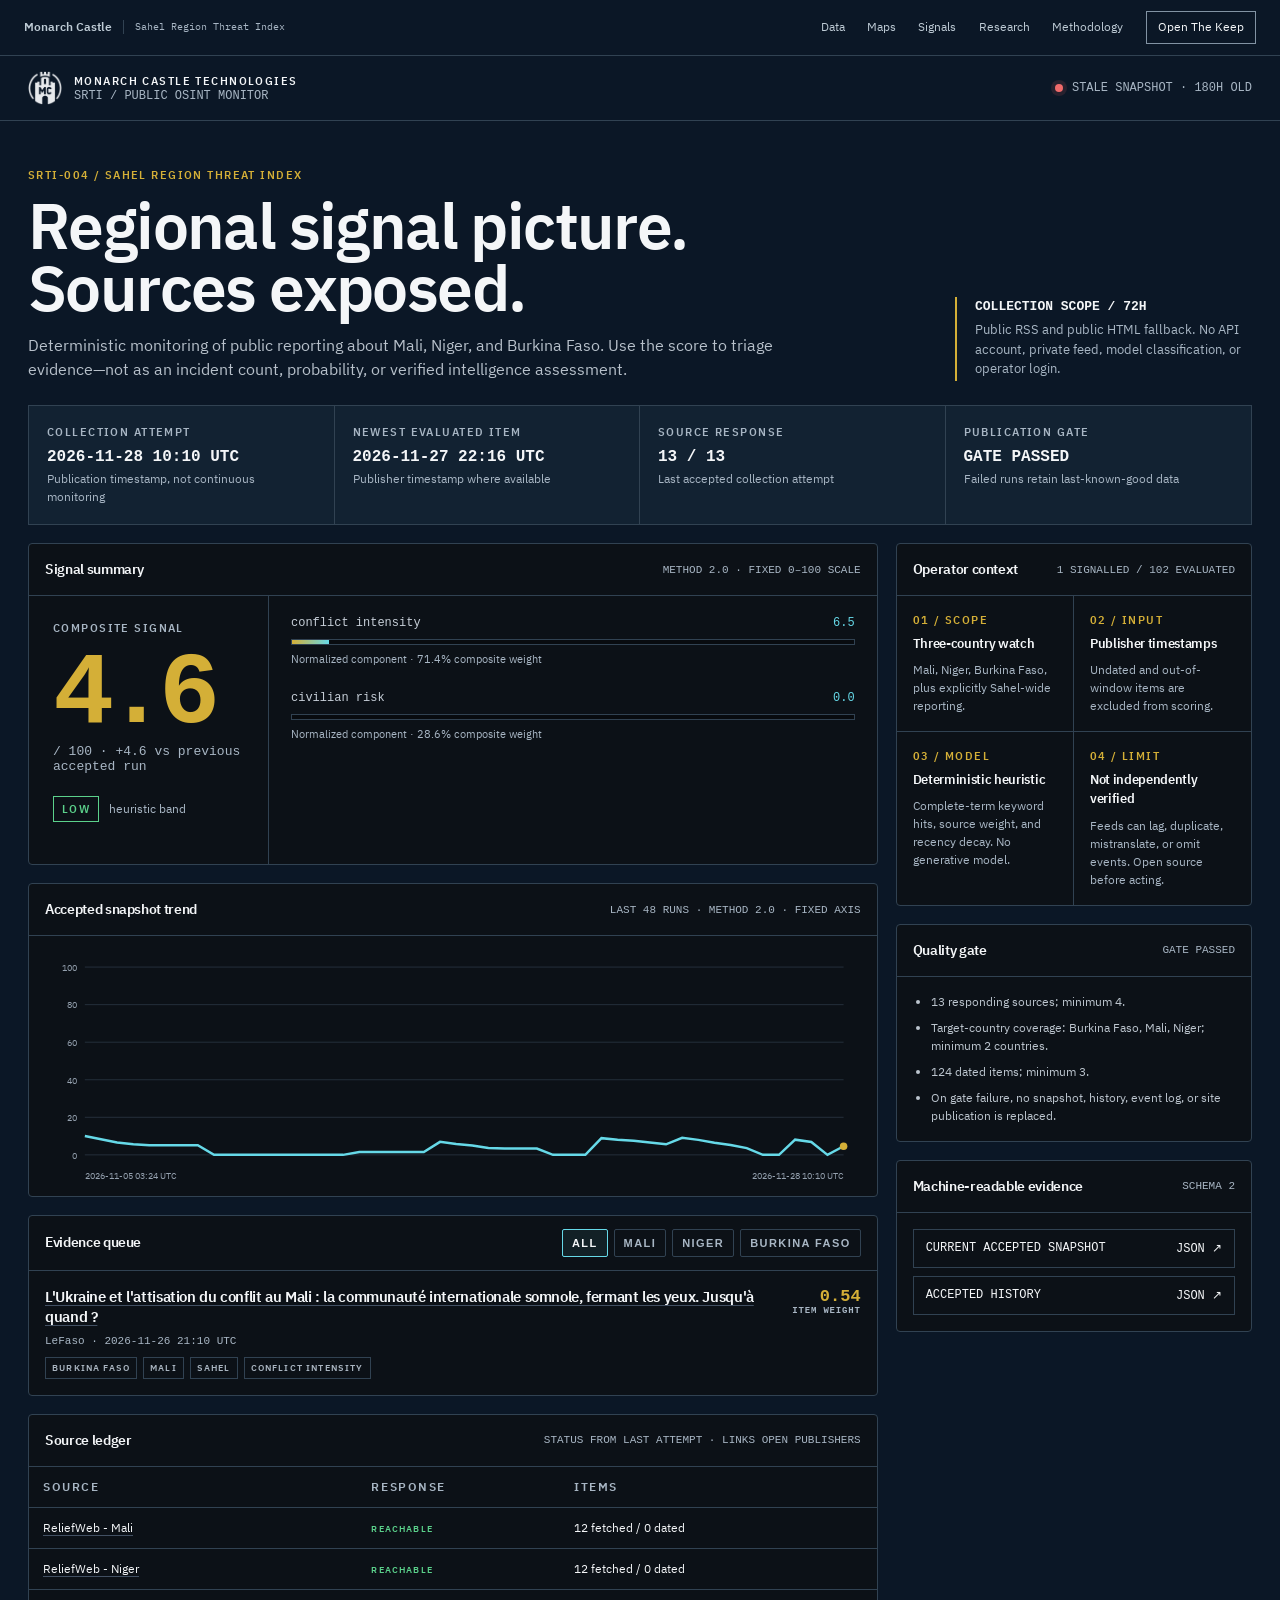
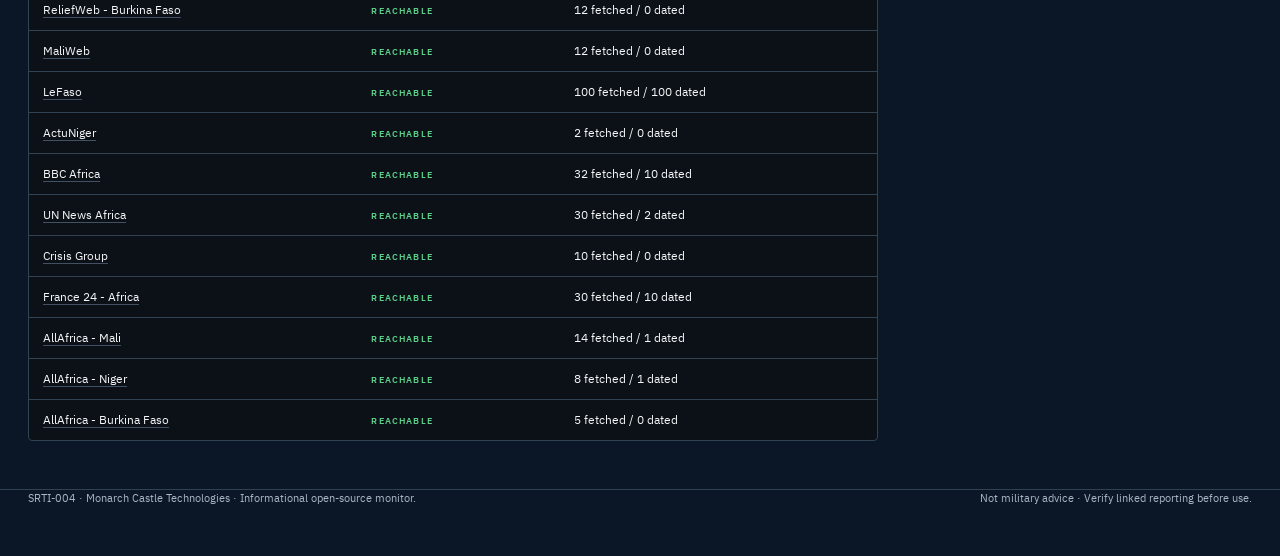
==== commit e5e020e9: "Update accepted SRTI snapshot" ====
--- a/Sahel Region Threat Index (SRTI)/index.html
+++ b/Sahel Region Threat Index (SRTI)/index.html
@@ -23,9 +23,9 @@
                     <div class="brand-product">SRTI / PUBLIC OSINT MONITOR</div>
                 </div>
             </div>
-            <div class="snapshot-state" data-collected-at="2026-11-28T01:52:00.001032+00:00" data-state="recent">
+            <div class="snapshot-state" data-collected-at="2026-11-28T10:10:18.470517+00:00" data-state="recent">
                 <span class="snapshot-dot" aria-hidden="true"></span>
-                <span data-snapshot-label>SNAPSHOT · 2026-11-28 01:52 UTC</span>
+                <span data-snapshot-label>SNAPSHOT · 2026-11-28 10:10 UTC</span>
             </div>
         </div>
     </header>
@@ -46,17 +46,17 @@
         <section class="status-strip" aria-label="Snapshot status">
             <div class="status-cell">
                 <div class="metric-label">Collection attempt</div>
-                <div class="status-value">2026-11-28 01:52 UTC</div>
+                <div class="status-value">2026-11-28 10:10 UTC</div>
                 <div class="status-sub">Publication timestamp, not continuous monitoring</div>
             </div>
             <div class="status-cell">
                 <div class="metric-label">Newest evaluated item</div>
-                <div class="status-value">2026-11-27 12:08 UTC</div>
+                <div class="status-value">2026-11-27 22:16 UTC</div>
                 <div class="status-sub">Publisher timestamp where available</div>
             </div>
             <div class="status-cell">
                 <div class="metric-label">Source response</div>
-                <div class="status-value">12 / 13</div>
+                <div class="status-value">13 / 13</div>
                 <div class="status-sub">Last accepted collection attempt</div>
             </div>
             <div class="status-cell">
@@ -76,8 +76,8 @@
                     <div class="score-layout">
                         <div class="score-block">
                             <div class="metric-label">Composite signal</div>
-                            <div class="score-number">0.0</div>
-                            <div class="score-scale">/ 100 · -6.8 vs previous accepted run</div>
+                            <div class="score-number">4.6</div>
+                            <div class="score-scale">/ 100 · +4.6 vs previous accepted run</div>
                             <div class="risk-row">
                                 <span class="status-chip">LOW</span>
                                 <span class="risk-help">heuristic band</span>
@@ -87,9 +87,9 @@
         <div class="component">
             <div class="component-top">
                 <span class="component-name">conflict intensity</span>
-                <span class="component-value">0.0</span>
-            </div>
-            <progress class="component-progress" max="100" value="0.0">0.0</progress>
+                <span class="component-value">6.5</span>
+            </div>
+            <progress class="component-progress" max="100" value="6.5">6.5</progress>
             <div class="component-meta">Normalized component · 71.4% composite weight</div>
         </div>
         
@@ -113,12 +113,12 @@
                     <div class="trend-wrap">
     <svg viewBox="0 0 860 250" role="img" aria-labelledby="trend-title trend-desc">
         <title id="trend-title">Accepted SRTI snapshot history</title>
-        <desc id="trend-desc">Fixed zero to one hundred scale, from 2026-11-04 22:33 UTC to 2026-11-28 01:52 UTC.</desc>
+        <desc id="trend-desc">Fixed zero to one hundred scale, from 2026-11-05 03:24 UTC to 2026-11-28 10:10 UTC.</desc>
         <line x1="42" y1="216.0" x2="842" y2="216.0" stroke="#26303d" stroke-width="1" /><text x="34" y="220.0" text-anchor="end" fill="#95a1af" font-size="10">0</text><line x1="42" y1="176.4" x2="842" y2="176.4" stroke="#26303d" stroke-width="1" /><text x="34" y="180.4" text-anchor="end" fill="#95a1af" font-size="10">20</text><line x1="42" y1="136.8" x2="842" y2="136.8" stroke="#26303d" stroke-width="1" /><text x="34" y="140.8" text-anchor="end" fill="#95a1af" font-size="10">40</text><line x1="42" y1="97.2" x2="842" y2="97.2" stroke="#26303d" stroke-width="1" /><text x="34" y="101.2" text-anchor="end" fill="#95a1af" font-size="10">60</text><line x1="42" y1="57.6" x2="842" y2="57.6" stroke="#26303d" stroke-width="1" /><text x="34" y="61.6" text-anchor="end" fill="#95a1af" font-size="10">80</text><line x1="42" y1="18.0" x2="842" y2="18.0" stroke="#26303d" stroke-width="1" /><text x="34" y="22.0" text-anchor="end" fill="#95a1af" font-size="10">100</text>
-        <polyline points="42.0,194.2 59.0,196.2 76.0,199.6 93.1,202.9 110.1,204.9 127.1,205.9 144.1,205.9 161.1,205.9 178.2,205.9 195.2,216.0 212.2,216.0 229.2,216.0 246.3,216.0 263.3,216.0 280.3,216.0 297.3,216.0 314.3,216.0 331.4,216.0 348.4,213.0 365.4,213.0 382.4,213.0 399.4,213.0 416.5,213.0 433.5,202.3 450.5,204.5 467.5,206.1 484.6,208.7 501.6,209.3 518.6,209.3 535.6,209.3 552.6,216.0 569.7,216.0 586.7,216.0 603.7,198.4 620.7,200.0 637.7,201.0 654.8,202.9 671.8,204.9 688.8,198.0 705.8,200.2 722.9,203.3 739.9,205.7 756.9,208.9 773.9,216.0 790.9,216.0 808.0,200.0 825.0,202.5 842.0,216.0" fill="none" stroke="#66d9e8" stroke-width="2.5" vector-effect="non-scaling-stroke" />
-        <circle cx="842.0" cy="216.0" r="4" fill="#d4af37" />
-        <text x="42" y="241" fill="#95a1af" font-size="10">2026-11-04 22:33 UTC</text>
-        <text x="842" y="241" text-anchor="end" fill="#95a1af" font-size="10">2026-11-28 01:52 UTC</text>
+        <polyline points="42.0,196.2 59.0,199.6 76.0,202.9 93.1,204.9 110.1,205.9 127.1,205.9 144.1,205.9 161.1,205.9 178.2,216.0 195.2,216.0 212.2,216.0 229.2,216.0 246.3,216.0 263.3,216.0 280.3,216.0 297.3,216.0 314.3,216.0 331.4,213.0 348.4,213.0 365.4,213.0 382.4,213.0 399.4,213.0 416.5,202.3 433.5,204.5 450.5,206.1 467.5,208.7 484.6,209.3 501.6,209.3 518.6,209.3 535.6,216.0 552.6,216.0 569.7,216.0 586.7,198.4 603.7,200.0 620.7,201.0 637.7,202.9 654.8,204.9 671.8,198.0 688.8,200.2 705.8,203.3 722.9,205.7 739.9,208.9 756.9,216.0 773.9,216.0 790.9,200.0 808.0,202.5 825.0,216.0 842.0,206.9" fill="none" stroke="#66d9e8" stroke-width="2.5" vector-effect="non-scaling-stroke" />
+        <circle cx="842.0" cy="206.9" r="4" fill="#d4af37" />
+        <text x="42" y="241" fill="#95a1af" font-size="10">2026-11-05 03:24 UTC</text>
+        <text x="842" y="241" text-anchor="end" fill="#95a1af" font-size="10">2026-11-28 10:10 UTC</text>
     </svg>
     </div>
                 </section>
@@ -133,7 +133,16 @@
                             <button class="filter" type="button" data-filter="burkina_faso" aria-pressed="false">Burkina Faso</button>
                         </div>
                     </div>
-                    <div class="event-list"><div class="empty-state">No risk-keyword items passed this accepted collection window.</div></div>
+                    <div class="event-list">
+        <article class="event" data-regions="burkina_faso mali sahel">
+            <div>
+                <h3 class="event-title"><a href="https://lefaso.net/spip.php?article151090" target="_blank" rel="noopener noreferrer">L&#x27;Ukraine et l&#x27;attisation du conflit au Mali : la communauté internationale somnole, fermant les yeux. Jusqu&#x27;à quand ?</a></h3>
+                <div class="event-meta">LeFaso · 2026-11-26 21:10 UTC</div>
+                <div class="tags"><span class="tag">Burkina Faso</span><span class="tag">Mali</span><span class="tag">Sahel</span><span class="tag">conflict intensity</span></div>
+            </div>
+            <div class="event-score">0.54<span>ITEM WEIGHT</span></div>
+        </article>
+        </div>
                     <div class="empty-state" data-filter-empty hidden>No evidence items match this region in the current snapshot.</div>
                 </section>
 
@@ -171,8 +180,8 @@
         
         <tr>
             <td><a href="https://lefaso.net/spip.php?page=backend" target="_blank" rel="noopener noreferrer">LeFaso</a></td>
-            <td><span class="source-state empty">no items</span></td>
-            <td>0 fetched / 0 dated</td>
+            <td><span class="source-state ok">reachable</span></td>
+            <td>100 fetched / 100 dated</td>
         </tr>
         
         <tr>
@@ -184,7 +193,7 @@
         <tr>
             <td><a href="https://feeds.bbci.co.uk/news/world/africa/rss.xml" target="_blank" rel="noopener noreferrer">BBC Africa</a></td>
             <td><span class="source-state ok">reachable</span></td>
-            <td>33 fetched / 12 dated</td>
+            <td>32 fetched / 10 dated</td>
         </tr>
         
         <tr>
@@ -208,13 +217,13 @@
         <tr>
             <td><a href="https://allafrica.com/tools/headlines/rdf/mali/headlines.rdf" target="_blank" rel="noopener noreferrer">AllAfrica - Mali</a></td>
             <td><span class="source-state ok">reachable</span></td>
-            <td>16 fetched / 1 dated</td>
+            <td>14 fetched / 1 dated</td>
         </tr>
         
         <tr>
             <td><a href="https://allafrica.com/tools/headlines/rdf/niger/headlines.rdf" target="_blank" rel="noopener noreferrer">AllAfrica - Niger</a></td>
             <td><span class="source-state ok">reachable</span></td>
-            <td>9 fetched / 1 dated</td>
+            <td>8 fetched / 1 dated</td>
         </tr>
         
         <tr>
@@ -231,7 +240,7 @@
                 <section class="panel">
                     <div class="panel-head">
                         <h2 class="panel-title">Operator context</h2>
-                        <div class="panel-note">0 SIGNALLED / 2 EVALUATED</div>
+                        <div class="panel-note">1 SIGNALLED / 102 EVALUATED</div>
                     </div>
                     <div class="method-grid">
                         <div class="method-card">
@@ -263,9 +272,9 @@
                         <div class="panel-note">GATE PASSED</div>
                     </div>
                     <ul class="gate-list">
-                        <li>12 responding sources; minimum 4.</li>
-                        <li>Target-country coverage: Mali, Niger; minimum 2 countries.</li>
-                        <li>26 dated items; minimum 3.</li>
+                        <li>13 responding sources; minimum 4.</li>
+                        <li>Target-country coverage: Burkina Faso, Mali, Niger; minimum 2 countries.</li>
+                        <li>124 dated items; minimum 3.</li>
                         <li>On gate failure, no snapshot, history, event log, or site publication is replaced.</li>
                     </ul>
                 </section>
